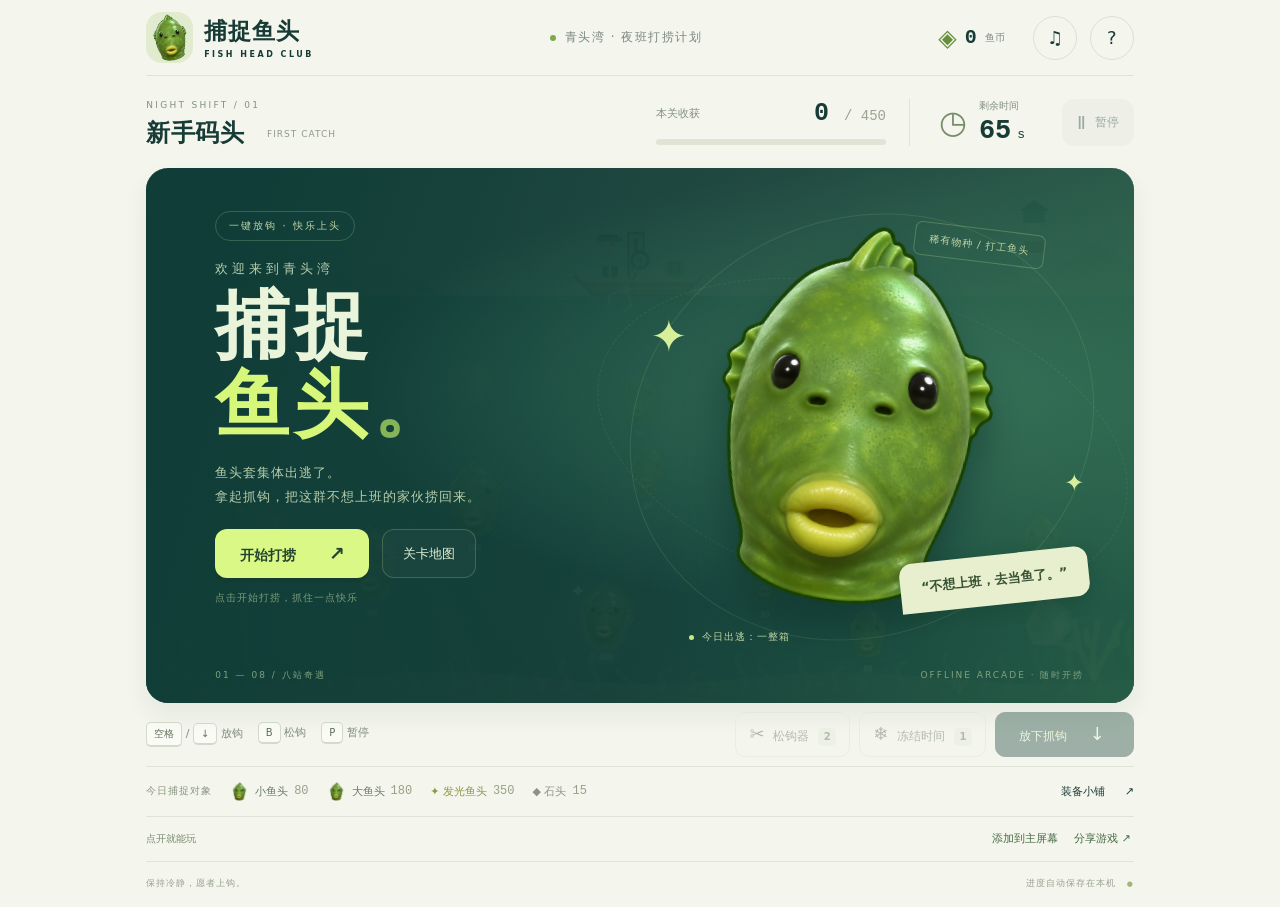
==== index.html @ f58e341c "发布捕捉鱼头手机版：八关剧情、触控与离线游玩" ====
<!doctype html>
<html lang="zh-CN">
<head>
  <meta charset="utf-8">
  <meta name="viewport" content="width=device-width, initial-scale=1, viewport-fit=cover">
  <meta name="theme-color" content="#113e3b">
  <meta name="description" content="点一下放钩，把不想上班的绿色鱼头捞回来！8 个剧情关卡、鱼头大王、装备升级，手机电脑都能玩。">
  <meta name="apple-mobile-web-app-capable" content="yes">
  <meta name="apple-mobile-web-app-status-bar-style" content="black-translucent">
  <meta name="apple-mobile-web-app-title" content="捕捉鱼头">
  <meta property="og:title" content="捕捉鱼头 · 一键放钩，快乐上头">
  <meta property="og:description" content="绿色鱼头集体出逃！八关冒险，点开就能玩。">
  <meta property="og:type" content="website">
  <meta property="og:image" content="icon-512.png">
  <title>捕捉鱼头 · 青头湾夜班日记</title>
  <link rel="icon" href="fish-head.ico">
  <link rel="apple-touch-icon" href="apple-touch-icon.png">
  <link rel="manifest" href="manifest.webmanifest">
  <link rel="stylesheet" href="style.css">
  <link rel="stylesheet" href="mobile.css">
</head>
<body>
  <div class="app">
    <header class="header">
      <button class="brand" id="homeButton" aria-label="返回主页"><span class="brand-icon"><img src="fish-head.png" alt=""></span><span>捕捉鱼头<small>FISH HEAD CLUB</small></span></button>
      <div class="header-note"><span class="live-dot"></span>青头湾 · 夜班打捞计划</div>
      <div class="header-actions"><span class="wallet" title="通关获得鱼币，可用于升级装备"><span>◈</span> <b id="wallet">0</b><small>鱼币</small></span><button id="soundButton" class="icon-button" title="切换音效" aria-label="关闭音效">♫</button><button id="helpButton" class="icon-button" title="玩法说明" aria-label="玩法说明">?</button></div>
    </header>

    <main>
      <section class="dashboard" aria-label="关卡信息">
        <div class="level-title"><span class="eyebrow" id="levelEyebrow">NIGHT SHIFT / 01</span><h1 id="levelName">新手码头 <span>FIRST CATCH</span></h1></div>
        <div class="score-panel"><div><span>本关收获</span><b id="score">0 <small>/ 450</small></b></div><div class="progress-track"><i id="progress"></i></div></div>
        <div class="timer"><span class="clock-icon">◷</span><div><small>剩余时间</small><strong id="timer">65<span>s</span></strong></div></div>
        <button class="pause-button" id="pauseButton" disabled>Ⅱ <span>暂停</span></button>
      </section>

      <section class="game-shell" aria-label="捕捉鱼头游戏场景">
        <canvas id="game" width="1200" height="650" tabindex="0" aria-label="游戏区域。空格或向下键放钩，B 松钩，P 暂停。"></canvas>
        <div class="water-badge"><span></span><span id="sceneLabel">青头湾 / 水深 3 m</span></div>
        <div class="scene-caption" id="sceneCaption">一场关于鱼头、自由和夜班的冒险。</div>
        <div id="toast" class="toast" role="status" aria-live="polite"></div>

        <section id="homeScreen" class="home-screen">
          <div class="home-copy"><span class="pill">一键放钩 · 快乐上头</span><p class="home-kicker">欢迎来到青头湾</p><h2>捕捉<span>鱼头<span class="title-dot">。</span></span></h2><p class="home-description">鱼头套集体出逃了。<br>拿起抓钩，把这群不想上班的家伙捞回来。</p><div class="home-buttons"><button class="primary-button" id="startButton">开始打捞 <span>↗</span></button><button class="glass-button" id="levelButton">关卡地图</button></div><p class="home-hint">点击开始打捞，抓住一点快乐</p></div>
          <div class="hero-art" aria-hidden="true"><div class="hero-orbit orbit-one"></div><div class="hero-orbit orbit-two"></div><div class="hero-tag tag-top">稀有物种 / 打工鱼头</div><img class="hero-fish" src="fish-head.png" alt=""><div class="hero-speech">“不想上班，去当鱼了。”</div><span class="hero-spark spark-one">✦</span><span class="hero-spark spark-two">✦</span><div class="hero-tag tag-bottom"><i></i> 今日出逃：一整箱</div></div>
          <div class="home-bottom"><span>01 — 08 / 八站奇遇</span><span>OFFLINE ARCADE · 随时开捞</span></div>
        </section>

        <div id="modalLayer" class="modal-layer" hidden><section id="modal" class="modal" role="dialog" aria-modal="true" aria-labelledby="modalTitle" tabindex="-1"></section></div>
      </section>

      <section class="controls-bar" aria-label="游戏操作">
        <div class="control-tips"><span><kbd>空格</kbd> / <kbd>↓</kbd> 放钩</span><span><kbd>B</kbd> 松钩</span><span><kbd>P</kbd> 暂停</span></div>
        <div class="tools"><button id="releaseButton" disabled><span>✂</span> 松钩器 <b id="releaseCount">2</b></button><button id="freezeButton" disabled><span>❄</span> 冻结时间 <b id="freezeCount">1</b></button><button class="drop-button" id="dropButton" disabled>放下抓钩 <span>↓</span></button></div>
      </section>
      <section class="footer-strip"><div class="collection"><span class="footer-label">今日捕捉对象</span><span><img src="fish-head.png" alt="">小鱼头 <b>80</b></span><span><img src="fish-head.png" alt="">大鱼头 <b>180</b></span><span class="rare-legend">✦ 发光鱼头 <b>350</b></span><span class="rock-legend">◆ 石头 <b>15</b></span></div><button class="text-button" id="shopButton">装备小铺 <span>↗</span></button></section>
    </main>
    <div class="mobile-note">↻ 横过手机，海面更开阔 · 点击水面就能放钩</div>
    <nav class="share-bar" aria-label="分享与安装"><span id="offlineStatus" role="status">点开就能玩</span><div><button id="installButton">添加到主屏幕</button><button id="shareButton">分享游戏 ↗</button></div></nav>
    <footer class="page-footer"><span>保持冷静，愿者上钩。</span><span id="saveStatus">进度自动保存在本机 <span>●</span></span></footer>
  </div>
  <dialog id="installDialog" class="install-dialog" aria-labelledby="installTitle"><h2 id="installTitle">把鱼头带回主屏幕</h2><p>iPhone / iPad：在 <b>Safari</b> 打开本页，点<b>分享 → 添加到主屏幕</b>；如果出现“作为网页 App 打开”，将它开启。</p><p>安卓：在浏览器菜单中选择<b>安装应用</b>或<b>添加到主屏幕</b>。</p><p>等下方提示“已可离线游玩”后，就可以断网开捞。清理浏览器数据可能移除缓存和存档，手机与电脑的进度各自保存。</p><button id="closeInstall" class="primary-button">知道了</button></dialog>
  <script src="engine.js"></script>
  <script src="game.js"></script>
  <script src="pwa.js"></script>
</body>
</html>
---- style.css ----
@font-face{font-family:LocalUI;src:local("Microsoft YaHei")}
:root{--ink:#173b35;--muted:#7c8981;--paper:#f4f5ed;--line:#dfe4d8;--lime:#d7fa75;--dark:#123d38;--font:LocalUI,"PingFang SC","Microsoft YaHei",system-ui,sans-serif}
*{box-sizing:border-box}body{margin:0;background:var(--paper);color:var(--ink);font-family:var(--font);font-size:14px}button{font:inherit;cursor:pointer;border:0;transition:transform .15s,background .15s,opacity .15s}button:active:not(:disabled){transform:translateY(2px)}button:disabled{cursor:default;opacity:.4}button:focus-visible,canvas:focus-visible{outline:3px solid #8acb46;outline-offset:4px}[hidden]{display:none!important}.app{max-width:1440px;padding:0 42px;margin:auto}.header{height:99px;display:flex;align-items:center;justify-content:space-between;border-bottom:1px solid var(--line)}.brand{display:flex;gap:11px;align-items:center;background:none;padding:0;color:var(--ink);text-align:left;font-size:23px;font-weight:900;letter-spacing:1px}.brand-icon{height:51px;width:47px;border-radius:16px;background:#e1ebce;display:grid;place-items:center;overflow:hidden}.brand-icon img{height:49px;width:49px;object-fit:contain;transform:rotate(-10deg)}.brand small{display:block;font-size:8px;letter-spacing:2.5px;margin-top:3px;font-weight:600}.header-note{display:flex;align-items:center;gap:9px;font-size:12px;letter-spacing:1.5px;color:#7b887d}.live-dot{width:6px;height:6px;background:#7caa49;border-radius:50%}.header-actions{display:flex;align-items:center;gap:13px}.wallet{display:flex;align-items:center;gap:8px;margin-right:15px}.wallet>span{font-size:24px;color:#668e3c}.wallet b{font-family:Consolas,monospace;font-size:20px}.wallet small{font-size:10px;color:var(--muted)}.icon-button{width:35px;height:35px;border:1px solid #dbe1d5;background:transparent;border-radius:50%;color:var(--ink);font-size:18px}.icon-button:hover{background:#e5ebdd}.dashboard{height:112px;display:flex;align-items:center;gap:32px}.level-title{flex:1}.eyebrow{font-size:9px;letter-spacing:2.3px;color:#83917f}h1{font-size:24px;margin:6px 0 0;letter-spacing:.5px}h1 span{font-size:9px;letter-spacing:1px;color:#8e9a8d;margin-left:14px;vertical-align:middle;font-weight:500}.score-panel{width:270px}.score-panel>div:first-child{display:flex;align-items:center;justify-content:space-between;margin-bottom:11px}.score-panel span{font-size:11px;color:#83917f}.score-panel b{font:700 25px Consolas,monospace}.score-panel b small{font-size:14px;color:#9ba391;font-weight:400}.progress-track{height:6px;background:#dfe4d5;border-radius:9px;overflow:hidden}.progress-track i{display:block;width:0;height:100%;background:#83ad48;transition:width .3s;border-radius:9px}.timer{border-left:1px solid var(--line);padding-left:29px;display:flex;align-items:center;gap:12px;min-width:130px}.clock-icon{font-size:32px;color:#778d6a}.timer small{font-size:10px;color:#83917f;display:block}.timer strong{font:700 27px Consolas,monospace;display:block;margin-top:3px}.timer strong span{font-size:13px;margin-left:6px;font-weight:400}.timer.urgent strong{color:#d36a45}.pause-button{background:#e7ebdf;border-radius:12px;padding:13px 15px;color:var(--ink);font-size:18px;display:flex;gap:9px;align-items:center}.pause-button span{font-size:12px}.game-shell{position:relative;overflow:hidden;border-radius:22px;background:#123d43;aspect-ratio:1200/650;box-shadow:0 12px 24px #234f3211}canvas{display:block;width:100%;height:100%;touch-action:manipulation}.water-badge{position:absolute;left:24px;top:20px;display:flex;gap:8px;align-items:center;font-size:10px;color:#3f6657;pointer-events:none;letter-spacing:1px}.water-badge>span:first-child{height:5px;width:5px;background:#568c67;border-radius:50%}.scene-caption{position:absolute;bottom:20px;left:24px;color:#a1c8b7;font-size:10px;letter-spacing:1px;pointer-events:none}.controls-bar{min-height:81px;display:flex;align-items:center;justify-content:space-between;border-bottom:1px solid var(--line);gap:10px}.control-tips{display:flex;gap:20px;color:#7e8c7e;font-size:11px}.control-tips span{white-space:nowrap}kbd{font:10px var(--font);border:1px solid #d3daca;border-bottom-width:2px;padding:4px 7px;border-radius:5px;background:#fafbf5;color:#5e705b;display:inline-block}.tools{display:flex;gap:9px}.tools button{border:1px solid #dce2d3;background:transparent;color:#53664f;border-radius:10px;padding:11px 15px;font-size:12px;white-space:nowrap}.tools button>span{font-size:18px;margin-right:5px}.tools button b{display:inline-grid;place-items:center;background:#e5ebd9;width:18px;height:18px;border-radius:5px;margin-left:5px;font-size:10px}.tools .drop-button{color:#e5f7cd;background:#1c493e;border-color:#1c493e;padding:10px 23px}.drop-button span{margin-left:19px}.tools button:hover:not(:disabled){background:#e3ebd6}.tools .drop-button:hover:not(:disabled){background:#2d6350}.footer-strip{height:61px;display:flex;align-items:center;justify-content:space-between}.collection{display:flex;align-items:center;gap:24px;color:#6a7b64;font-size:11px}.footer-label{font-size:10px;color:#8a9681;letter-spacing:1px}.collection>span{display:flex;align-items:center;gap:6px}.collection img{width:19px;height:24px;object-fit:contain}.collection b{font:12px Consolas,monospace;color:#97a187}.rare-legend{color:#8e9640}.rock-legend{color:#8d9384}.text-button{color:var(--ink);background:none;font-size:11px;padding:8px 0}.text-button span{margin-left:16px}.page-footer{display:flex;justify-content:space-between;font-size:9px;color:#98a18f;letter-spacing:1px;border-top:1px solid var(--line);padding:18px 0 22px}.page-footer span span{color:#9fb676;font-size:7px;margin-left:7px}
.home-screen{position:absolute;inset:0;background:radial-gradient(ellipse at 80% 42%,#367157 0%,transparent 52%),linear-gradient(110deg,#103d37 10%,#153f38ef 55%,#245b45ed);overflow:hidden;color:#eaf4da}.home-copy{position:absolute;top:9%;left:7%;z-index:2}.pill{display:inline-block;font-size:10px;border:1px solid #63906977;border-radius:20px;padding:7px 13px;color:#c0d6a5;letter-spacing:2px}.home-kicker{font-size:13px;letter-spacing:4px;margin:28px 0 11px;color:#b4ccab}.home-copy h2{font-size:clamp(54px,6.6vw,94px);line-height:1.07;letter-spacing:5px;margin:0;font-weight:900}.home-copy h2>span{display:block;color:#d6f779}.title-dot{color:#85b459}.home-description{font-size:13px;line-height:1.9;color:#b6ceab;letter-spacing:1px;margin:22px 0 23px}.home-buttons{display:flex;gap:13px}.primary-button{border-radius:12px;padding:16px 24px;background:#daf885;color:#24442e;font-weight:700;font-size:14px;min-width:154px;box-shadow:0 4px 0 #172f2633}.primary-button:hover{background:#e8ffa2}.primary-button>span{margin-left:28px;font-size:19px}.glass-button{border:1px solid #6e8f6b77;border-radius:12px;padding:14px 22px;background:#ffffff07;color:#e2eed4;font-size:13px}.glass-button:hover{background:#ffffff14}.home-hint{color:#799c7a;font-size:10px;letter-spacing:1px;margin-top:17px}.home-hint kbd{border-color:#73916655;background:#ffffff08;color:#a3c294;margin-right:6px;font-size:9px}.hero-art{position:absolute;right:3%;top:8%;width:50%;height:81%}.hero-fish{position:absolute;width:85%;height:94%;object-fit:contain;left:7%;top:0;filter:drop-shadow(0 25px 19px #092c2780);transform:rotate(8deg);animation:float 5s ease-in-out infinite}.hero-orbit{position:absolute;border:1px solid #b2d38c24;border-radius:50%;width:96%;height:96%;left:3%;top:2%;transform:rotate(-25deg)}.orbit-two{transform:rotate(15deg);width:110%;height:70%;left:-4%;top:18%;border-style:dashed;border-color:#b2d38c1c}.hero-tag{position:absolute;z-index:2;color:#c0d6a5;font-size:10px;letter-spacing:1px}.tag-top{top:4%;right:12%;transform:rotate(7deg);border:1px solid #b2d38c4d;padding:9px 14px;border-radius:7px}.tag-bottom{bottom:0%;left:16%;display:flex;align-items:center;gap:8px}.tag-bottom i{width:5px;height:5px;border-radius:50%;background:#c9e883}.hero-speech{position:absolute;z-index:3;bottom:9%;right:3%;background:#e8efcf;color:#395233;box-shadow:0 5px 16px #12382455;border-radius:13px 13px 13px 0;padding:16px 21px;transform:rotate(-6deg);font-size:13px;font-weight:bold}.hero-spark{position:absolute;color:#d7ef99}.spark-one{font-size:45px;left:8%;top:23%}.spark-two{font-size:24px;right:4%;bottom:34%}.home-bottom{position:absolute;left:7%;right:5%;bottom:5%;display:flex;justify-content:space-between;color:#7fa280;font-size:9px;letter-spacing:2px}.toast{position:absolute;left:50%;bottom:55px;transform:translate(-50%,10px);padding:12px 20px;border-radius:30px;color:#e7f8d1;background:#173e36ef;border:1px solid #bfddab44;font-size:13px;opacity:0;transition:.2s;pointer-events:none;z-index:15;white-space:nowrap}.toast.visible{opacity:1;transform:translate(-50%,0)}
.modal-layer{position:absolute;inset:0;z-index:10;display:flex;align-items:center;justify-content:center;padding:22px;background:#092c31a3;backdrop-filter:blur(6px)}.modal{background:#f4f6e9;width:min(560px,100%);border-radius:23px;padding:32px 36px;box-shadow:0 25px 90px #05282966;max-height:100%;overflow:auto;outline:none}.modal.wide{width:780px}.modal .eyebrow{color:#72966a}.modal h2{font-size:29px;margin:8px 0 17px;line-height:1.35;letter-spacing:1px}.modal p{font-size:13px;color:#6b7f63;line-height:1.9;margin:13px 0}.modal .dialogue{padding:16px 19px;border-left:3px solid #b2cb79;background:#e9eedb;border-radius:0 10px 10px 0;color:#496443}.modal .speaker{font-size:10px;color:#829465;margin-bottom:4px}.modal .dialogue p{margin:0;color:#3f603c;font-size:14px}.modal-actions{display:flex;gap:11px;margin-top:22px;flex-wrap:wrap}.modal .secondary-button{border:1px solid #d0dbc1;background:transparent;padding:13px 20px;color:#5d7451;border-radius:11px;font-size:12px}.modal .secondary-button:hover{background:#e7eedb}.modal .primary-button{background:#245342;color:#edf8d3;min-width:130px;font-size:13px;padding:14px 21px}.modal .primary-button:hover{background:#346b53}.modal .modal-fish{width:72px;height:85px;object-fit:contain;float:right;transform:rotate(9deg);margin:-1px -7px 5px 18px}.briefing-stats{display:flex;gap:14px;margin-top:20px}.briefing-stats div{flex:1;background:#e8eddb;border-radius:10px;padding:13px;font-size:10px;color:#8c9b7d}.briefing-stats strong{display:block;font:700 23px Consolas,var(--font);color:#3c5d36;margin-top:5px}.stars{color:#9eaa55;font-size:36px;letter-spacing:7px;margin:7px 0 14px}.reward-line{background:#e7edcf;border-radius:10px;padding:11px 15px;color:#6c813f;font-size:12px;margin:15px 0}.map-grid{display:grid;grid-template-columns:repeat(4,1fr);gap:12px;margin-top:22px}.map-card{text-align:left;border-radius:14px;border:1px solid #d6e0c5;background:#ecf0e0;padding:15px;color:#345932;min-height:106px}.map-card:hover:not(:disabled){background:#e0ebc9;transform:translateY(-2px)}.map-card .number{font:22px Consolas,monospace;color:#8ba674}.map-card strong{display:block;font-size:12px;margin:9px 0}.map-card small{font-size:10px;color:#92a078}.map-card:disabled{opacity:.45}.map-card.current{border-color:#7eaa58;background:#e5efcd}.shop-list{display:grid;gap:12px;margin-top:20px}.shop-item{display:flex;align-items:center;gap:16px;background:#e9efdc;border-radius:12px;padding:15px}.shop-icon{font-size:25px;display:grid;place-items:center;width:43px;height:43px;background:#d9e6c4;border-radius:12px}.shop-info{flex:1}.shop-info strong{font-size:13px}.shop-info small{display:block;font-size:11px;color:#839571;margin-top:5px}.buy-button{background:#2d5941;color:#e2f2c8;padding:11px 13px;border-radius:9px;font-size:11px}.help-grid{display:grid;grid-template-columns:1fr 1fr;gap:14px}.help-grid>div{background:#e8efdc;border-radius:11px;padding:14px;font-size:12px;line-height:1.8}.help-grid b{display:block;margin-bottom:5px}.help-grid span{color:#7b906c;font-size:11px}.ending-note{border:1px dashed #afc58c;border-radius:10px;padding:17px;text-align:center;font-size:18px;color:#48723d;line-height:1.7}.modal .ending-note{font-size:17px}.modal .subtle{font-size:10px;color:#95a181}.modal-close-row{display:flex;justify-content:space-between;align-items:center}.modal-close-row button{background:none;font-size:23px;color:#91a182}.save-warning{color:#b1764e!important}@keyframes float{0%,100%{transform:translateY(0) rotate(8deg)}50%{transform:translateY(-13px) rotate(4deg)}}
@media(min-width:1450px){.app{max-width:1400px}.game-shell{max-height:640px}.home-copy h2{font-size:91px}}
@media(max-width:1100px){.app{padding:0 24px}.header{height:80px}.dashboard{height:99px;gap:22px}.score-panel{width:220px}h1 span{display:none}.home-kicker{margin-top:19px}.home-description{margin:16px 0}.home-copy h2{font-size:70px}.home-copy{top:7%;left:6%}.hero-art{right:1%}.home-buttons button{padding:13px 17px}.home-hint{margin-top:11px}.home-bottom{bottom:4%}.collection{gap:16px}.tools button{padding:10px}.control-tips{gap:10px}.hero-speech{padding:13px 17px;font-size:11px}}
@media(max-width:760px){.app{padding:0 14px}.header{height:75px}.header-note{display:none}.brand{font-size:20px}.header-actions{gap:7px}.wallet{margin:0}.wallet small{display:none}.dashboard{height:94px;gap:16px}.level-title h1{font-size:19px}.eyebrow{font-size:8px}.score-panel{width:145px}.score-panel b{font-size:21px}.timer{padding-left:12px;min-width:70px}.clock-icon{display:none}.pause-button{padding:9px}.pause-button span{display:none}.game-shell{border-radius:15px;aspect-ratio:1.45}.home-copy{top:8%;left:7%}.home-copy h2{font-size:clamp(47px,8.7vw,65px)}.home-kicker{font-size:10px;margin:17px 0 8px}.pill{font-size:8px;padding:5px 9px}.home-description{font-size:10px;margin:14px 0}.home-buttons{gap:8px}.home-buttons button{min-width:0;font-size:11px;padding:12px 14px}.primary-button>span{margin-left:11px}.home-hint{font-size:8px}.hero-art{width:47%;top:13%;height:70%;right:0}.hero-tag{font-size:7px}.tag-top{display:none}.hero-speech{font-size:8px;padding:10px;bottom:5%;right:5%}.tag-bottom{display:none}.hero-spark{display:none}.home-bottom{font-size:7px;letter-spacing:1px}.control-tips{display:none}.tools{width:100%;justify-content:space-between}.tools button{font-size:11px}.controls-bar{min-height:66px}.footer-strip{height:56px}.footer-label,.rock-legend{display:none!important}.collection{gap:13px;font-size:9px}.collection b{font-size:10px}.collection img{height:19px;width:15px}.text-button{font-size:10px}.text-button span{margin-left:5px}.page-footer{font-size:8px;letter-spacing:0}.modal-layer{padding:12px}.modal{padding:22px}.modal h2{font-size:23px;margin:7px 0 10px}.modal p{font-size:11px}.modal .dialogue p{font-size:12px}.modal .dialogue{padding:11px 13px}.briefing-stats{margin-top:13px}.briefing-stats div{padding:9px}.briefing-stats strong{font-size:18px}.modal-actions{margin-top:16px}.modal .modal-fish{width:52px;height:66px}.map-grid{gap:8px;margin-top:12px}.map-card{padding:10px;min-height:86px}.map-card strong{font-size:10px}.map-card .number{font-size:18px}.water-badge{top:12px;left:14px;font-size:8px}.scene-caption{bottom:10px;left:14px;font-size:8px}.help-grid{gap:9px}.help-grid>div{font-size:10px;padding:10px}.shop-item{padding:10px;gap:10px}.shop-icon{width:33px;height:33px;font-size:20px}.shop-info strong{font-size:11px}.shop-info small{font-size:9px}}
@media(min-width:761px){.app{width:min(100%,calc((100dvh - 327px)*1.8461538 + 64px));min-width:730px;padding:0 32px}.header{height:76px}.dashboard{height:92px;gap:23px}.game-shell{max-height:none}.controls-bar{min-height:64px}.footer-strip{height:49px}.page-footer{height:46px;padding:15px 0}.home-copy{top:8%;left:7%}.home-copy h2{font-size:clamp(50px,8.2vh,85px)}.home-kicker{margin:19px 0 8px}.home-description{margin:17px 0 19px}.home-hint{margin-top:13px}.home-buttons button{padding:13px 20px}.home-bottom{bottom:4%}.score-panel{width:230px}.collection{gap:18px}.control-tips{gap:15px}.tools button{padding:10px 13px}}
@media(min-width:761px) and (max-height:780px){.header-note{display:none}.home-copy h2{font-size:55px}.home-copy{top:7%}.home-kicker{margin:13px 0 5px;font-size:11px}.home-description{font-size:11px;margin:12px 0 13px}.home-hint{font-size:8px;margin-top:9px}.pill{padding:5px 10px;font-size:8px}.home-bottom{font-size:7px}.hero-speech{font-size:10px;padding:12px}.tag-top{font-size:8px}.home-buttons button{padding:11px 17px;font-size:12px}.footer-label{display:none!important}.score-panel{width:180px}h1 span{display:none}.control-tips{font-size:9px;gap:8px}.tools button{font-size:10px;padding:9px}.modal{padding:23px 29px}.modal h2{font-size:24px;margin:6px 0 12px}.modal p{font-size:12px;margin:10px 0}.modal .dialogue{padding:12px 15px}.briefing-stats{margin-top:13px}.briefing-stats div{padding:10px}.briefing-stats strong{font-size:20px}.modal-actions{margin-top:16px}}
.briefing-stats strong.supply{font-size:18px;white-space:nowrap}
@media(max-height:780px){.modal-layer{position:fixed;inset:0;z-index:100;padding:25px}.modal{max-height:calc(100dvh - 50px)}}
@media(prefers-reduced-motion:reduce){.hero-fish{animation:none}*{scroll-behavior:auto}}
---- mobile.css ----
/* Phone layout shares the same game rules and artwork as the desktop edition. */
@media(max-width:760px) and (orientation:portrait){body[data-view="home"] .home-description{max-width:165px!important}}
html{min-height:100%;-webkit-text-size-adjust:100%;overscroll-behavior:none}body{padding-top:env(safe-area-inset-top);padding-bottom:env(safe-area-inset-bottom);overscroll-behavior-y:none}button,a{-webkit-tap-highlight-color:transparent;touch-action:manipulation}button{min-height:44px}canvas{object-fit:contain;user-select:none;-webkit-user-select:none}.app{width:min(100%,calc((100dvh - 365px)*1.8461538 + 64px))}.icon-button{min-width:44px;height:44px}.share-bar{min-height:40px;display:flex;align-items:center;justify-content:space-between;gap:10px;border-top:1px solid var(--line);font-size:10px;color:#7a8b70}.share-bar>div{display:flex;gap:10px}.share-bar button{background:transparent;color:#466b42;padding:8px 3px;font-size:11px}.share-bar button:hover{color:#123d38}.mobile-note{display:none}.install-dialog{width:min(450px,calc(100% - 30px));max-height:calc(100dvh - 40px);overflow:auto;border:0;border-radius:20px;background:#f4f6e9;color:#173b35;padding:25px;font:14px var(--font)}.install-dialog::backdrop{background:#092c31ba;backdrop-filter:blur(5px)}.install-dialog h2{font-size:23px;margin:0 0 17px}.install-dialog p{font-size:13px;line-height:1.9;color:#627858}.install-dialog .primary-button{margin-top:8px}.modal-layer{-webkit-backdrop-filter:blur(6px)}.modal{overscroll-behavior:contain}.modal-actions button{min-height:44px}.toast{max-width:calc(100% - 24px);white-space:normal;text-align:center;line-height:1.5;pointer-events:none}.tools button{user-select:none;-webkit-user-select:none}
@media(max-width:760px){.app{width:100%;min-width:0;padding:0 max(12px,env(safe-area-inset-left)) 0 max(12px,env(safe-area-inset-right))}.header{height:68px}.brand{font-size:18px;letter-spacing:0}.brand-icon{width:37px;height:42px;border-radius:12px}.brand-icon img{width:40px;height:40px}.brand small{font-size:7px;letter-spacing:1.5px}.header-actions{gap:3px}.wallet{gap:4px;margin-right:3px}.wallet b{font-size:16px}.wallet>span{font-size:18px}.icon-button{width:42px;min-width:42px;height:44px}.dashboard{height:84px;display:grid;grid-template-columns:minmax(0,1fr) 66px 44px;column-gap:11px;row-gap:0;position:relative;align-content:center}.level-title{grid-column:1;grid-row:1}.level-title h1{font-size:18px;margin-top:3px}.level-title .eyebrow{font-size:8px;letter-spacing:1.3px}.score-panel{grid-row:2;grid-column:1;width:100%;max-width:225px;margin-top:4px}.score-panel>div:first-child{margin-bottom:4px;gap:8px}.score-panel>div:first-child>span{font-size:9px}.score-panel b{font-size:17px}.score-panel b small{font-size:11px}.progress-track{height:4px}.timer{grid-row:1/3;grid-column:2;padding-left:10px;min-width:0}.timer small{font-size:10px}.timer strong{font-size:25px}.pause-button{grid-row:1/3;grid-column:3;width:44px;height:44px;justify-content:center;padding:0}.game-shell{aspect-ratio:1200/650;height:auto;border-radius:17px}.water-badge{top:8px;left:10px;font-size:8px;letter-spacing:0}.scene-caption{bottom:5px;left:10px;font-size:8px;letter-spacing:0;max-width:90%}.controls-bar{min-height:72px}.tools{gap:8px;display:grid;grid-template-columns:1fr 1fr 1.1fr}.tools button{min-height:52px;padding:10px 6px;border-radius:12px;font-size:12px}.tools button>span{font-size:16px;margin-right:2px}.tools button b{margin-left:3px}.tools .drop-button{padding:10px 5px}.drop-button>span{margin-left:4px}.footer-strip{height:45px;gap:6px}.collection{gap:9px;font-size:10px;flex-wrap:wrap}.collection img{width:15px;height:19px}.collection b{font-size:10px}.collection .rare-legend{font-size:9px}.footer-label,.rock-legend{display:none!important}.footer-strip .text-button{font-size:11px;white-space:nowrap}.mobile-note{display:block;text-align:center;font-size:11px;color:#819172;padding:8px 0 12px}.share-bar{font-size:9px;gap:6px;min-height:46px}.share-bar>div{gap:12px}.share-bar button{font-size:11px}.page-footer{padding:12px 0 16px;font-size:8px;gap:10px;line-height:1.5}.modal-layer{position:fixed;inset:0;z-index:100;padding:14px max(14px,env(safe-area-inset-left)) 14px max(14px,env(safe-area-inset-right))}.modal{max-height:calc(100dvh - 28px - env(safe-area-inset-top) - env(safe-area-inset-bottom));padding:24px 20px;width:min(560px,100%);border-radius:20px}.modal h2{font-size:25px}.modal p{font-size:13px;line-height:1.8}.modal .dialogue p{font-size:14px}.modal .subtle{font-size:11px;line-height:1.7}.briefing-stats{gap:7px}.briefing-stats div{padding:11px 8px;font-size:10px}.briefing-stats strong{font-size:20px;white-space:nowrap}.briefing-stats strong.supply{font-size:14px}.modal .primary-button{font-size:13px}.modal .secondary-button{font-size:12px;padding:12px 15px}.map-grid{grid-template-columns:repeat(2,minmax(0,1fr));gap:10px}.map-card{min-height:92px;padding:13px}.map-card strong{font-size:13px}.map-card small{font-size:11px}.map-card .number{font-size:22px}.help-grid{gap:10px}.help-grid>div{font-size:12px;padding:12px}.help-grid span{font-size:12px}.shop-info strong{font-size:13px}.shop-info small{font-size:11px;line-height:1.6}.buy-button{font-size:11px;padding:11px}.toast{font-size:12px;bottom:25px}.home-hint kbd{display:none}
body[data-view="home"] .dashboard{display:none}body[data-view="home"] .game-shell{margin-top:12px;height:clamp(440px,65dvh,560px);aspect-ratio:auto}body[data-view="home"] .home-copy{top:7%;left:7%;right:7%}body[data-view="home"] .home-kicker{font-size:11px;margin:17px 0 11px}body[data-view="home"] .home-copy h2{font-size:62px;line-height:1.07;letter-spacing:3px}body[data-view="home"] .home-description{font-size:12px;line-height:1.8;margin:18px 0 0;max-width:205px}body[data-view="home"] .hero-art{width:56%;height:48%;right:-2%;top:22%;opacity:.95}body[data-view="home"] .hero-speech{display:none}body[data-view="home"] .home-buttons{position:absolute;top:324px;left:0;right:0;display:grid;grid-template-columns:1.25fr 1fr;gap:10px}body[data-view="home"] .home-buttons button{min-height:50px;font-size:14px;padding:12px 9px}body[data-view="home"] .home-hint{position:absolute;top:376px;width:100%;text-align:center;font-size:10px;margin:10px 0}body[data-view="home"] .home-bottom{font-size:7px;bottom:4%;letter-spacing:1px}body[data-view="home"] .controls-bar,body[data-view="home"] .footer-strip{display:none}body[data-view="home"] .pill{font-size:9px;padding:7px 11px}}
@media(max-width:370px){.brand{font-size:16px;gap:6px}.brand small{font-size:6px}.header-actions{gap:0}.wallet b{font-size:14px}.icon-button{min-width:38px;width:38px}.tools button{font-size:11px}.collection{gap:6px}.share-bar{flex-wrap:wrap;justify-content:center;gap:0}.share-bar>span{width:100%;text-align:center;padding-top:8px}.page-footer{font-size:7px}.modal{padding:20px 15px}.modal h2{font-size:23px}.briefing-stats strong{font-size:17px}.briefing-stats strong.supply{font-size:12px}.home-description{font-size:11px!important}}
@media(orientation:landscape) and (max-height:600px) and (max-width:1200px){body{padding:env(safe-area-inset-top) env(safe-area-inset-right) env(safe-area-inset-bottom) env(safe-area-inset-left)}.app{width:100%;min-width:0;max-width:none;padding:0 10px}.header{height:46px}.brand{font-size:16px;gap:6px}.brand-icon{width:30px;height:34px;border-radius:9px}.brand-icon img{width:33px;height:33px}.brand small{font-size:6px}.header-note{display:none}.header-actions{gap:6px}.wallet{margin:0}.wallet b{font-size:16px}.icon-button{width:40px;height:40px;min-width:40px;min-height:40px}.dashboard{height:44px;display:flex;gap:20px;align-items:center;align-content:normal}.level-title{flex:1}.level-title .eyebrow{display:none}.level-title h1{font-size:17px;margin:0}.score-panel{width:185px;max-width:none;margin:0}.score-panel>div:first-child{margin-bottom:3px}.score-panel b{font-size:20px}.score-panel span{font-size:10px}.score-panel b small{font-size:12px}.timer{padding-left:16px;min-width:95px}.timer>div{display:flex;align-items:center;gap:8px}.timer small{font-size:9px}.timer strong{font-size:22px;margin:0}.clock-icon{display:none}.pause-button{width:44px;height:40px;min-height:40px;padding:0;justify-content:center}.pause-button span{display:none}.header,body:not([data-view="home"]) .share-bar,.mobile-note,.page-footer,.footer-strip,.control-tips{display:none}main{display:grid;grid-template-columns:minmax(0,1fr) 106px;grid-template-rows:44px minmax(0,1fr);gap:0 10px}.dashboard{grid-column:1/-1;grid-row:1}.game-shell{grid-column:1;grid-row:2;width:100%;height:calc(100dvh - 54px - env(safe-area-inset-top) - env(safe-area-inset-bottom));aspect-ratio:auto;max-height:none;margin:0;border-radius:14px}.controls-bar{grid-column:2;grid-row:2;border:0;min-height:0;height:100%;display:flex;align-items:stretch}.tools{display:flex;flex-direction:column;gap:8px;width:100%}.tools button{flex:1;min-height:44px;width:100%;padding:10px 3px;font-size:12px;white-space:normal;border-radius:12px}.tools button>span{font-size:18px;margin:0 3px 0 0}.tools .drop-button{flex:1.35;padding:10px 3px}.drop-button>span{margin-left:3px}.water-badge{top:9px;left:12px;font-size:8px}.scene-caption{font-size:8px;bottom:9px;left:12px}.modal-layer{position:fixed;padding:12px;z-index:100}.modal{max-height:calc(100dvh - 24px);padding:22px 28px}.modal h2{font-size:23px}.modal p{font-size:12px}.modal-actions{margin-top:14px}.map-grid{grid-template-columns:repeat(4,minmax(0,1fr));gap:8px}.map-card{min-height:82px;padding:10px}.map-card strong{font-size:11px}.map-card small{font-size:10px}.map-card .number{font-size:18px}.toast{font-size:11px;bottom:17px}
body[data-view="home"] .header{display:flex}body[data-view="home"] main{display:block}body[data-view="home"] .dashboard{display:none}body[data-view="home"] .game-shell{height:calc(100dvh - 96px - env(safe-area-inset-top) - env(safe-area-inset-bottom));margin-top:0;min-height:220px}body[data-view="home"] .controls-bar{display:none}body[data-view="home"] .share-bar{height:44px;min-height:44px}body[data-view="home"] .home-copy{top:8%;left:6%;right:auto}.home-copy .pill{display:none}body[data-view="home"] .home-kicker{font-size:10px;margin:0 0 7px}body[data-view="home"] .home-copy h2{font-size:42px;line-height:1;letter-spacing:2px}body[data-view="home"] .home-copy h2>span{display:inline-block;margin-left:5px}body[data-view="home"] .home-description{font-size:11px;margin:12px 0;max-width:300px}body[data-view="home"] .home-buttons{position:static;display:flex;gap:10px}body[data-view="home"] .home-buttons button{font-size:12px;min-height:44px;padding:10px 17px}body[data-view="home"] .home-hint{display:none}body[data-view="home"] .home-bottom{display:none}body[data-view="home"] .hero-art{width:43%;height:94%;top:3%;right:1%}body[data-view="home"] .hero-speech{display:none}.hero-tag,.hero-spark{display:none}}
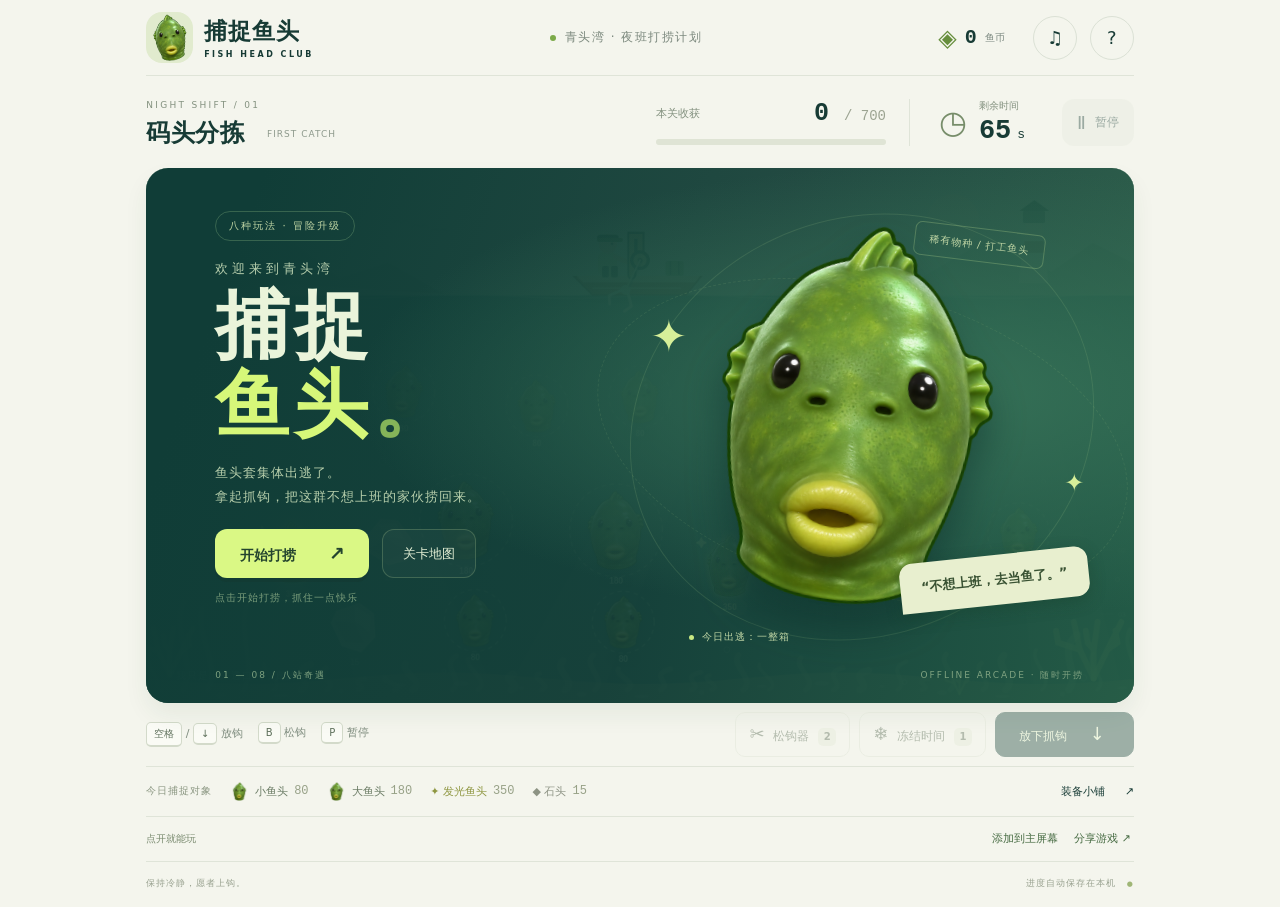
==== commit a2401a58: "升级八关玩法：寻宝、闸门、避电、救援与三阶段大王 为八关加入独立目标、移动鱼群、钥匙宝箱、定时闸门、带电水母、偏转暗流、顺序订单和分阶段大王。新增委托进度、重试布局变化和命中率星级；保留旧存档与升级，" ====
--- a/index.html
+++ b/index.html
@@ -1,69 +1,71 @@
-<!doctype html>
-<html lang="zh-CN">
-<head>
-  <meta charset="utf-8">
-  <meta name="viewport" content="width=device-width, initial-scale=1, viewport-fit=cover">
-  <meta name="theme-color" content="#113e3b">
-  <meta name="description" content="点一下放钩，把不想上班的绿色鱼头捞回来！8 个剧情关卡、鱼头大王、装备升级，手机电脑都能玩。">
-  <meta name="apple-mobile-web-app-capable" content="yes">
-  <meta name="apple-mobile-web-app-status-bar-style" content="black-translucent">
-  <meta name="apple-mobile-web-app-title" content="捕捉鱼头">
-  <meta property="og:title" content="捕捉鱼头 · 一键放钩，快乐上头">
-  <meta property="og:description" content="绿色鱼头集体出逃！八关冒险，点开就能玩。">
-  <meta property="og:type" content="website">
-  <meta property="og:image" content="icon-512.png">
-  <title>捕捉鱼头 · 青头湾夜班日记</title>
-  <link rel="icon" href="fish-head.ico">
-  <link rel="apple-touch-icon" href="apple-touch-icon.png">
-  <link rel="manifest" href="manifest.webmanifest">
-  <link rel="stylesheet" href="style.css">
-  <link rel="stylesheet" href="mobile.css">
-</head>
-<body>
-  <div class="app">
-    <header class="header">
-      <button class="brand" id="homeButton" aria-label="返回主页"><span class="brand-icon"><img src="fish-head.png" alt=""></span><span>捕捉鱼头<small>FISH HEAD CLUB</small></span></button>
-      <div class="header-note"><span class="live-dot"></span>青头湾 · 夜班打捞计划</div>
-      <div class="header-actions"><span class="wallet" title="通关获得鱼币，可用于升级装备"><span>◈</span> <b id="wallet">0</b><small>鱼币</small></span><button id="soundButton" class="icon-button" title="切换音效" aria-label="关闭音效">♫</button><button id="helpButton" class="icon-button" title="玩法说明" aria-label="玩法说明">?</button></div>
-    </header>
-
-    <main>
-      <section class="dashboard" aria-label="关卡信息">
-        <div class="level-title"><span class="eyebrow" id="levelEyebrow">NIGHT SHIFT / 01</span><h1 id="levelName">新手码头 <span>FIRST CATCH</span></h1></div>
-        <div class="score-panel"><div><span>本关收获</span><b id="score">0 <small>/ 450</small></b></div><div class="progress-track"><i id="progress"></i></div></div>
-        <div class="timer"><span class="clock-icon">◷</span><div><small>剩余时间</small><strong id="timer">65<span>s</span></strong></div></div>
-        <button class="pause-button" id="pauseButton" disabled>Ⅱ <span>暂停</span></button>
-      </section>
-
-      <section class="game-shell" aria-label="捕捉鱼头游戏场景">
-        <canvas id="game" width="1200" height="650" tabindex="0" aria-label="游戏区域。空格或向下键放钩，B 松钩，P 暂停。"></canvas>
-        <div class="water-badge"><span></span><span id="sceneLabel">青头湾 / 水深 3 m</span></div>
-        <div class="scene-caption" id="sceneCaption">一场关于鱼头、自由和夜班的冒险。</div>
-        <div id="toast" class="toast" role="status" aria-live="polite"></div>
-
-        <section id="homeScreen" class="home-screen">
-          <div class="home-copy"><span class="pill">一键放钩 · 快乐上头</span><p class="home-kicker">欢迎来到青头湾</p><h2>捕捉<span>鱼头<span class="title-dot">。</span></span></h2><p class="home-description">鱼头套集体出逃了。<br>拿起抓钩，把这群不想上班的家伙捞回来。</p><div class="home-buttons"><button class="primary-button" id="startButton">开始打捞 <span>↗</span></button><button class="glass-button" id="levelButton">关卡地图</button></div><p class="home-hint">点击开始打捞，抓住一点快乐</p></div>
-          <div class="hero-art" aria-hidden="true"><div class="hero-orbit orbit-one"></div><div class="hero-orbit orbit-two"></div><div class="hero-tag tag-top">稀有物种 / 打工鱼头</div><img class="hero-fish" src="fish-head.png" alt=""><div class="hero-speech">“不想上班，去当鱼了。”</div><span class="hero-spark spark-one">✦</span><span class="hero-spark spark-two">✦</span><div class="hero-tag tag-bottom"><i></i> 今日出逃：一整箱</div></div>
-          <div class="home-bottom"><span>01 — 08 / 八站奇遇</span><span>OFFLINE ARCADE · 随时开捞</span></div>
-        </section>
-
-        <div id="modalLayer" class="modal-layer" hidden><section id="modal" class="modal" role="dialog" aria-modal="true" aria-labelledby="modalTitle" tabindex="-1"></section></div>
-      </section>
-
-      <section class="controls-bar" aria-label="游戏操作">
-        <div class="control-tips"><span><kbd>空格</kbd> / <kbd>↓</kbd> 放钩</span><span><kbd>B</kbd> 松钩</span><span><kbd>P</kbd> 暂停</span></div>
-        <div class="tools"><button id="releaseButton" disabled><span>✂</span> 松钩器 <b id="releaseCount">2</b></button><button id="freezeButton" disabled><span>❄</span> 冻结时间 <b id="freezeCount">1</b></button><button class="drop-button" id="dropButton" disabled>放下抓钩 <span>↓</span></button></div>
-      </section>
-      <section class="footer-strip"><div class="collection"><span class="footer-label">今日捕捉对象</span><span><img src="fish-head.png" alt="">小鱼头 <b>80</b></span><span><img src="fish-head.png" alt="">大鱼头 <b>180</b></span><span class="rare-legend">✦ 发光鱼头 <b>350</b></span><span class="rock-legend">◆ 石头 <b>15</b></span></div><button class="text-button" id="shopButton">装备小铺 <span>↗</span></button></section>
-    </main>
-    <div class="mobile-note">↻ 横过手机，海面更开阔 · 点击水面就能放钩</div>
-    <nav class="share-bar" aria-label="分享与安装"><span id="offlineStatus" role="status">点开就能玩</span><div><button id="installButton">添加到主屏幕</button><button id="shareButton">分享游戏 ↗</button></div></nav>
-    <footer class="page-footer"><span>保持冷静，愿者上钩。</span><span id="saveStatus">进度自动保存在本机 <span>●</span></span></footer>
-  </div>
-  <dialog id="installDialog" class="install-dialog" aria-labelledby="installTitle"><h2 id="installTitle">把鱼头带回主屏幕</h2><p>iPhone / iPad：在 <b>Safari</b> 打开本页，点<b>分享 → 添加到主屏幕</b>；如果出现“作为网页 App 打开”，将它开启。</p><p>安卓：在浏览器菜单中选择<b>安装应用</b>或<b>添加到主屏幕</b>。</p><p>等下方提示“已可离线游玩”后，就可以断网开捞。清理浏览器数据可能移除缓存和存档，手机与电脑的进度各自保存。</p><button id="closeInstall" class="primary-button">知道了</button></dialog>
-  <script src="engine.js"></script>
-  <script src="game.js"></script>
-  <script src="pwa.js"></script>
-</body>
-</html>
+<!doctype html>
+<html lang="zh-CN">
+<head>
+  <meta charset="utf-8">
+  <meta name="viewport" content="width=device-width, initial-scale=1, viewport-fit=cover">
+  <meta name="theme-color" content="#113e3b">
+  <meta name="description" content="点一下放钩，把不想上班的绿色鱼头捞回来！8 个剧情关卡、鱼头大王、装备升级，手机电脑都能玩。">
+  <meta name="apple-mobile-web-app-capable" content="yes">
+  <meta name="apple-mobile-web-app-status-bar-style" content="black-translucent">
+  <meta name="apple-mobile-web-app-title" content="捕捉鱼头">
+  <meta property="og:title" content="捕捉鱼头 · 八种玩法，八站奇遇">
+  <meta property="og:description" content="寻宝、闸门、避电、救援与三阶段大王，八种玩法等你挑战。">
+  <meta property="og:type" content="website">
+  <meta property="og:image" content="icon-512.png">
+  <title>捕捉鱼头 · 青头湾夜班日记</title>
+  <link rel="icon" href="fish-head.ico">
+  <link rel="apple-touch-icon" href="apple-touch-icon.png">
+  <link rel="manifest" href="manifest.webmanifest">
+  <link rel="stylesheet" href="style.css">
+  <link rel="stylesheet" href="mobile.css">
+</head>
+<body>
+  <div class="app">
+    <header class="header">
+      <button class="brand" id="homeButton" aria-label="返回主页"><span class="brand-icon"><img src="fish-head.png" alt=""></span><span>捕捉鱼头<small>FISH HEAD CLUB</small></span></button>
+      <div class="header-note"><span class="live-dot"></span>青头湾 · 夜班打捞计划</div>
+      <div class="header-actions"><span class="wallet" title="通关获得鱼币，可用于升级装备"><span>◈</span> <b id="wallet">0</b><small>鱼币</small></span><button id="soundButton" class="icon-button" title="切换音效" aria-label="关闭音效">♫</button><button id="helpButton" class="icon-button" title="玩法说明" aria-label="玩法说明">?</button></div>
+    </header>
 
+    <main>
+      <section class="dashboard" aria-label="关卡信息">
+        <div class="level-title"><span class="eyebrow" id="levelEyebrow">NIGHT SHIFT / 01</span><h1 id="levelName">新手码头 <span>FIRST CATCH</span></h1></div>
+        <div class="score-panel"><div><span>本关收获</span><b id="score">0 <small>/ 450</small></b></div><div class="progress-track"><i id="progress"></i></div></div>
+        <div class="timer"><span class="clock-icon">◷</span><div><small>剩余时间</small><strong id="timer">65<span>s</span></strong></div></div>
+        <button class="pause-button" id="pauseButton" disabled>Ⅱ <span>暂停</span></button>
+      </section>
+
+      <section id="missionStrip" class="mission-strip" aria-label="本关委托"><b id="missionLabel">分拣委托</b><span id="missionProgress" role="status" aria-live="polite">小鱼头 0/3 · 大鱼头 0/2</span></section>
+
+      <section class="game-shell" aria-label="捕捉鱼头游戏场景">
+        <canvas id="game" width="1200" height="650" tabindex="0" aria-label="游戏区域。空格或向下键放钩，B 松钩，P 暂停。"></canvas>
+        <div class="water-badge"><span></span><span id="sceneLabel">青头湾 / 水深 3 m</span></div>
+        <div class="scene-caption" id="sceneCaption">一场关于鱼头、自由和夜班的冒险。</div>
+        <div id="toast" class="toast" role="status" aria-live="polite"></div>
+
+        <section id="homeScreen" class="home-screen">
+          <div class="home-copy"><span class="pill">八种玩法 · 冒险升级</span><p class="home-kicker">欢迎来到青头湾</p><h2>捕捉<span>鱼头<span class="title-dot">。</span></span></h2><p class="home-description">鱼头套集体出逃了。<br>拿起抓钩，把这群不想上班的家伙捞回来。</p><div class="home-buttons"><button class="primary-button" id="startButton">开始打捞 <span>↗</span></button><button class="glass-button" id="levelButton">关卡地图</button></div><p class="home-hint">点击开始打捞，抓住一点快乐</p></div>
+          <div class="hero-art" aria-hidden="true"><div class="hero-orbit orbit-one"></div><div class="hero-orbit orbit-two"></div><div class="hero-tag tag-top">稀有物种 / 打工鱼头</div><img class="hero-fish" src="fish-head.png" alt=""><div class="hero-speech">“不想上班，去当鱼了。”</div><span class="hero-spark spark-one">✦</span><span class="hero-spark spark-two">✦</span><div class="hero-tag tag-bottom"><i></i> 今日出逃：一整箱</div></div>
+          <div class="home-bottom"><span>01 — 08 / 八站奇遇</span><span>OFFLINE ARCADE · 随时开捞</span></div>
+        </section>
+
+        <div id="modalLayer" class="modal-layer" hidden><section id="modal" class="modal" role="dialog" aria-modal="true" aria-labelledby="modalTitle" tabindex="-1"></section></div>
+      </section>
+
+      <section class="controls-bar" aria-label="游戏操作">
+        <div class="control-tips"><span><kbd>空格</kbd> / <kbd>↓</kbd> 放钩</span><span><kbd>B</kbd> 松钩</span><span><kbd>P</kbd> 暂停</span></div>
+        <div class="tools"><button id="releaseButton" disabled><span>✂</span> 松钩器 <b id="releaseCount">2</b></button><button id="freezeButton" disabled><span>❄</span> 冻结时间 <b id="freezeCount">1</b></button><button class="drop-button" id="dropButton" disabled>放下抓钩 <span>↓</span></button></div>
+      </section>
+      <section class="footer-strip"><div class="collection"><span class="footer-label">今日捕捉对象</span><span><img src="fish-head.png" alt="">小鱼头 <b>80</b></span><span><img src="fish-head.png" alt="">大鱼头 <b>180</b></span><span class="rare-legend">✦ 发光鱼头 <b>350</b></span><span class="rock-legend">◆ 石头 <b>15</b></span></div><button class="text-button" id="shopButton">装备小铺 <span>↗</span></button></section>
+    </main>
+    <div class="mobile-note">↻ 横过手机，海面更开阔 · 点击水面就能放钩</div>
+    <nav class="share-bar" aria-label="分享与安装"><span id="offlineStatus" role="status">点开就能玩</span><div><button id="installButton">添加到主屏幕</button><button id="shareButton">分享游戏 ↗</button></div></nav>
+    <footer class="page-footer"><span>保持冷静，愿者上钩。</span><span id="saveStatus">进度自动保存在本机 <span>●</span></span></footer>
+  </div>
+  <dialog id="installDialog" class="install-dialog" aria-labelledby="installTitle"><h2 id="installTitle">把鱼头带回主屏幕</h2><p>iPhone / iPad：在 <b>Safari</b> 打开本页，点<b>分享 → 添加到主屏幕</b>；如果出现“作为网页 App 打开”，将它开启。</p><p>安卓：在浏览器菜单中选择<b>安装应用</b>或<b>添加到主屏幕</b>。</p><p>等下方提示“已可离线游玩”后，就可以断网开捞。清理浏览器数据可能移除缓存和存档，手机与电脑的进度各自保存。</p><button id="closeInstall" class="primary-button">知道了</button></dialog>
+  <script src="engine.js"></script>
+  <script src="game.js"></script>
+  <script src="pwa.js"></script>
+</body>
+</html>
+
--- a/style.css
+++ b/style.css
@@ -11,4 +11,6 @@
 .briefing-stats strong.supply{font-size:18px;white-space:nowrap}
 @media(max-height:780px){.modal-layer{position:fixed;inset:0;z-index:100;padding:25px}.modal{max-height:calc(100dvh - 50px)}}
 @media(prefers-reduced-motion:reduce){.hero-fish{animation:none}*{scroll-behavior:auto}}
-
+/* Distinct objectives stay visible while aiming. */
+.mission-strip{display:flex;align-items:center;gap:14px;min-height:42px;padding:8px 14px;margin:0 0 10px;border:1px solid #d7e1ca;border-radius:12px;background:#eaf0df;color:#385b47;font-size:12px;line-height:1.5}.mission-strip b{flex-shrink:0;padding-right:12px;border-right:1px solid #bfceb1;letter-spacing:.5px}.mission-strip.complete{background:#e3efc8}.mission-strip.complete b:before{content:'✓ ';color:#4c7b2d}.mission-brief{padding:12px 15px;border-radius:12px;background:#e7eed8;border:1px solid #d2dfbe;margin:13px 0}.mission-brief>b{font-size:11px;color:#688258}.mission-brief p{margin:5px 0!important;font-size:13px!important}.mission-brief>strong{font-size:13px;line-height:1.6;color:#35573f}.map-mode{display:block;font-size:10px;color:#628553;margin:5px 0}.map-card{min-height:121px}body[data-view="home"] .mission-strip{display:none}
+@media(max-width:760px){.mission-strip{font-size:11px;gap:8px;min-height:46px;padding:8px 10px;margin-bottom:8px}.mission-strip b{font-size:10px;padding-right:8px;max-width:78px}.mission-strip span{flex:1;min-width:0}.map-card{min-height:110px}.map-mode{font-size:10px}.mission-brief p{font-size:12px!important}}
--- a/mobile.css
+++ b/mobile.css
@@ -7,3 +7,4 @@
 @media(orientation:landscape) and (max-height:600px) and (max-width:1200px){body{padding:env(safe-area-inset-top) env(safe-area-inset-right) env(safe-area-inset-bottom) env(safe-area-inset-left)}.app{width:100%;min-width:0;max-width:none;padding:0 10px}.header{height:46px}.brand{font-size:16px;gap:6px}.brand-icon{width:30px;height:34px;border-radius:9px}.brand-icon img{width:33px;height:33px}.brand small{font-size:6px}.header-note{display:none}.header-actions{gap:6px}.wallet{margin:0}.wallet b{font-size:16px}.icon-button{width:40px;height:40px;min-width:40px;min-height:40px}.dashboard{height:44px;display:flex;gap:20px;align-items:center;align-content:normal}.level-title{flex:1}.level-title .eyebrow{display:none}.level-title h1{font-size:17px;margin:0}.score-panel{width:185px;max-width:none;margin:0}.score-panel>div:first-child{margin-bottom:3px}.score-panel b{font-size:20px}.score-panel span{font-size:10px}.score-panel b small{font-size:12px}.timer{padding-left:16px;min-width:95px}.timer>div{display:flex;align-items:center;gap:8px}.timer small{font-size:9px}.timer strong{font-size:22px;margin:0}.clock-icon{display:none}.pause-button{width:44px;height:40px;min-height:40px;padding:0;justify-content:center}.pause-button span{display:none}.header,body:not([data-view="home"]) .share-bar,.mobile-note,.page-footer,.footer-strip,.control-tips{display:none}main{display:grid;grid-template-columns:minmax(0,1fr) 106px;grid-template-rows:44px minmax(0,1fr);gap:0 10px}.dashboard{grid-column:1/-1;grid-row:1}.game-shell{grid-column:1;grid-row:2;width:100%;height:calc(100dvh - 54px - env(safe-area-inset-top) - env(safe-area-inset-bottom));aspect-ratio:auto;max-height:none;margin:0;border-radius:14px}.controls-bar{grid-column:2;grid-row:2;border:0;min-height:0;height:100%;display:flex;align-items:stretch}.tools{display:flex;flex-direction:column;gap:8px;width:100%}.tools button{flex:1;min-height:44px;width:100%;padding:10px 3px;font-size:12px;white-space:normal;border-radius:12px}.tools button>span{font-size:18px;margin:0 3px 0 0}.tools .drop-button{flex:1.35;padding:10px 3px}.drop-button>span{margin-left:3px}.water-badge{top:9px;left:12px;font-size:8px}.scene-caption{font-size:8px;bottom:9px;left:12px}.modal-layer{position:fixed;padding:12px;z-index:100}.modal{max-height:calc(100dvh - 24px);padding:22px 28px}.modal h2{font-size:23px}.modal p{font-size:12px}.modal-actions{margin-top:14px}.map-grid{grid-template-columns:repeat(4,minmax(0,1fr));gap:8px}.map-card{min-height:82px;padding:10px}.map-card strong{font-size:11px}.map-card small{font-size:10px}.map-card .number{font-size:18px}.toast{font-size:11px;bottom:17px}
 body[data-view="home"] .header{display:flex}body[data-view="home"] main{display:block}body[data-view="home"] .dashboard{display:none}body[data-view="home"] .game-shell{height:calc(100dvh - 96px - env(safe-area-inset-top) - env(safe-area-inset-bottom));margin-top:0;min-height:220px}body[data-view="home"] .controls-bar{display:none}body[data-view="home"] .share-bar{height:44px;min-height:44px}body[data-view="home"] .home-copy{top:8%;left:6%;right:auto}.home-copy .pill{display:none}body[data-view="home"] .home-kicker{font-size:10px;margin:0 0 7px}body[data-view="home"] .home-copy h2{font-size:42px;line-height:1;letter-spacing:2px}body[data-view="home"] .home-copy h2>span{display:inline-block;margin-left:5px}body[data-view="home"] .home-description{font-size:11px;margin:12px 0;max-width:300px}body[data-view="home"] .home-buttons{position:static;display:flex;gap:10px}body[data-view="home"] .home-buttons button{font-size:12px;min-height:44px;padding:10px 17px}body[data-view="home"] .home-hint{display:none}body[data-view="home"] .home-bottom{display:none}body[data-view="home"] .hero-art{width:43%;height:94%;top:3%;right:1%}body[data-view="home"] .hero-speech{display:none}.hero-tag,.hero-spark{display:none}}
 
+@media(orientation:landscape) and (max-height:600px) and (max-width:1200px){main{grid-template-rows:44px 34px minmax(0,1fr)}.mission-strip{grid-column:1/-1;grid-row:2;min-height:28px;height:28px;padding:3px 10px;margin:0 0 6px;border-radius:7px;font-size:11px}.mission-strip b{font-size:10px;max-width:none}.game-shell{grid-row:3;height:calc(100dvh - 88px - env(safe-area-inset-top) - env(safe-area-inset-bottom))}.controls-bar{grid-row:3}.scene-caption{font-size:9px;background:#153e46aa;border-radius:5px;padding:3px 6px;max-width:96%}.map-card{min-height:95px}.map-mode{margin:3px 0}body[data-view="home"] .game-shell{height:calc(100dvh - 96px - env(safe-area-inset-top) - env(safe-area-inset-bottom))}}
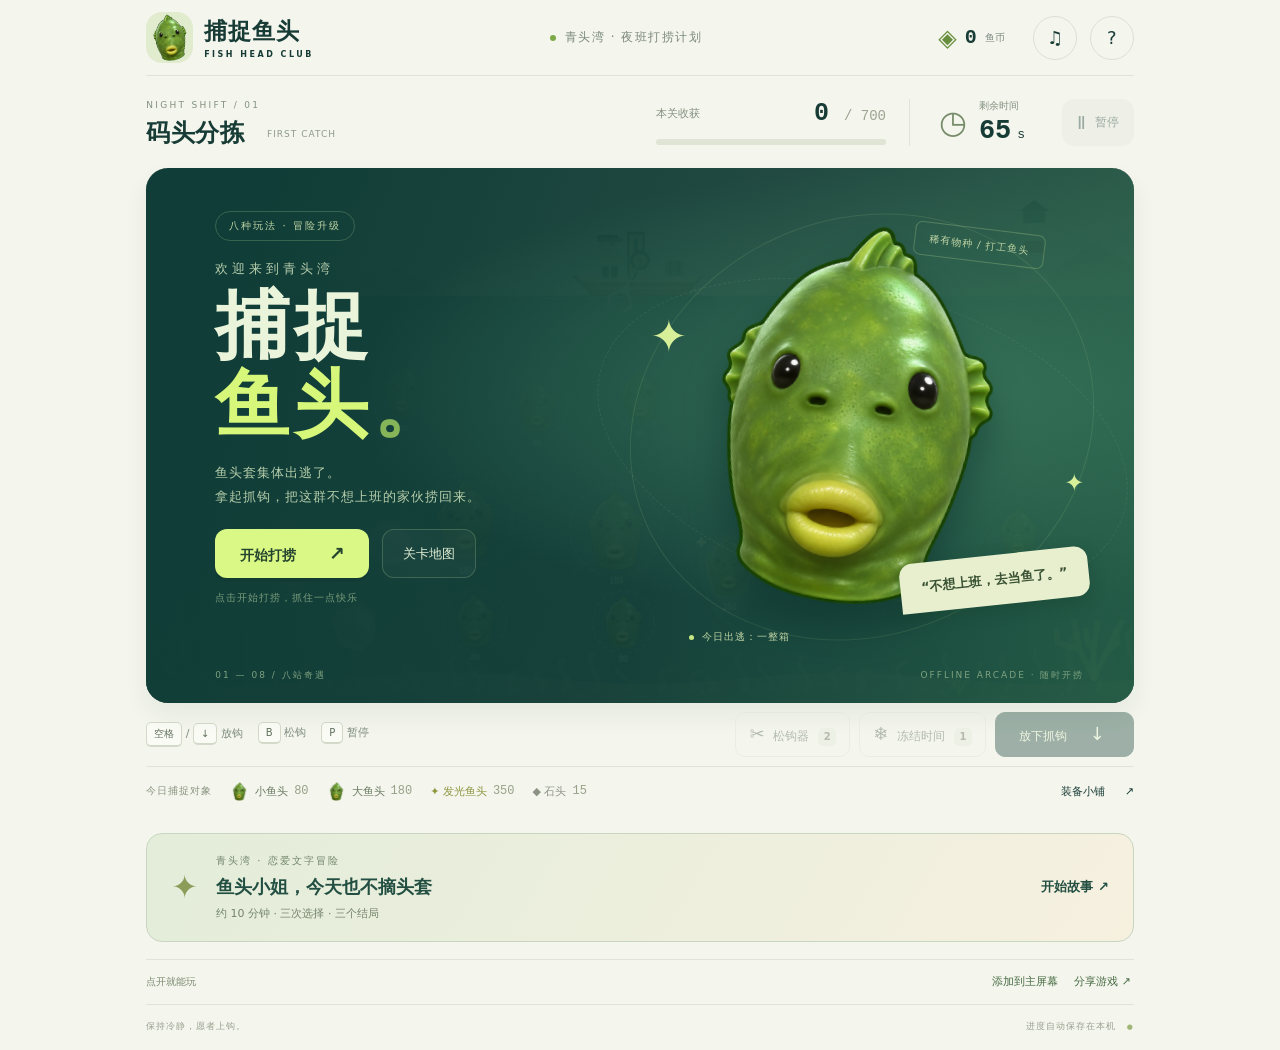
==== commit 09561c68: "加入鱼头 Galgame：七日故事、三条结局与手机存档 在原游戏首页加入《鱼头小姐，今天也不摘头套》入口，保留捕捉游戏及原网址。  完整六幕剧情、三次选择、三个结局和群聊彩蛋；新增角色立绘、三张场" ====
--- a/index.html
+++ b/index.html
@@ -57,7 +57,9 @@
         <div class="tools"><button id="releaseButton" disabled><span>✂</span> 松钩器 <b id="releaseCount">2</b></button><button id="freezeButton" disabled><span>❄</span> 冻结时间 <b id="freezeCount">1</b></button><button class="drop-button" id="dropButton" disabled>放下抓钩 <span>↓</span></button></div>
       </section>
       <section class="footer-strip"><div class="collection"><span class="footer-label">今日捕捉对象</span><span><img src="fish-head.png" alt="">小鱼头 <b>80</b></span><span><img src="fish-head.png" alt="">大鱼头 <b>180</b></span><span class="rare-legend">✦ 发光鱼头 <b>350</b></span><span class="rock-legend">◆ 石头 <b>15</b></span></div><button class="text-button" id="shopButton">装备小铺 <span>↗</span></button></section>
-    </main>
+    </main>
+    <a class="galgame-entry" href="galgame.html"><span class="galgame-entry-mark">✦</span><span><small>青头湾 · 恋爱文字冒险</small><strong>鱼头小姐，今天也不摘头套</strong><em>约 10 分钟 · 三次选择 · 三个结局</em></span><b>开始故事 ↗</b></a>
+
     <div class="mobile-note">↻ 横过手机，海面更开阔 · 点击水面就能放钩</div>
     <nav class="share-bar" aria-label="分享与安装"><span id="offlineStatus" role="status">点开就能玩</span><div><button id="installButton">添加到主屏幕</button><button id="shareButton">分享游戏 ↗</button></div></nav>
     <footer class="page-footer"><span>保持冷静，愿者上钩。</span><span id="saveStatus">进度自动保存在本机 <span>●</span></span></footer>
--- a/style.css
+++ b/style.css
@@ -11,6 +11,8 @@
 .briefing-stats strong.supply{font-size:18px;white-space:nowrap}
 @media(max-height:780px){.modal-layer{position:fixed;inset:0;z-index:100;padding:25px}.modal{max-height:calc(100dvh - 50px)}}
 @media(prefers-reduced-motion:reduce){.hero-fish{animation:none}*{scroll-behavior:auto}}
+/* The companion novel is available from the original home page. */
+.galgame-entry{display:none;align-items:center;gap:18px;margin:17px 0;padding:20px 24px;border:1px solid #c9d6bf;border-radius:16px;background:linear-gradient(120deg,#e3edda,#f6f0df);color:#234f43;text-decoration:none}.galgame-entry-mark{font-size:32px;color:#8c9c59}.galgame-entry>span:nth-child(2){display:grid;gap:7px}.galgame-entry small{font-size:10px;letter-spacing:2px;color:#72846c}.galgame-entry strong{font-size:18px;font-weight:600}.galgame-entry em{font-size:11px;font-style:normal;color:#74836b}.galgame-entry>b{margin-left:auto;font-size:13px;white-space:nowrap}body[data-view="home"] .galgame-entry{display:flex}.galgame-entry:hover{border-color:#88a47a;box-shadow:0 6px 24px #335d3510}@media(max-width:760px){.galgame-entry{padding:15px;gap:11px}.galgame-entry-mark{font-size:23px}.galgame-entry strong{font-size:13px;line-height:1.5}.galgame-entry small{font-size:9px;letter-spacing:1px}.galgame-entry em{font-size:9px}.galgame-entry>b{font-size:10px}}
 /* Distinct objectives stay visible while aiming. */
 .mission-strip{display:flex;align-items:center;gap:14px;min-height:42px;padding:8px 14px;margin:0 0 10px;border:1px solid #d7e1ca;border-radius:12px;background:#eaf0df;color:#385b47;font-size:12px;line-height:1.5}.mission-strip b{flex-shrink:0;padding-right:12px;border-right:1px solid #bfceb1;letter-spacing:.5px}.mission-strip.complete{background:#e3efc8}.mission-strip.complete b:before{content:'✓ ';color:#4c7b2d}.mission-brief{padding:12px 15px;border-radius:12px;background:#e7eed8;border:1px solid #d2dfbe;margin:13px 0}.mission-brief>b{font-size:11px;color:#688258}.mission-brief p{margin:5px 0!important;font-size:13px!important}.mission-brief>strong{font-size:13px;line-height:1.6;color:#35573f}.map-mode{display:block;font-size:10px;color:#628553;margin:5px 0}.map-card{min-height:121px}body[data-view="home"] .mission-strip{display:none}
 @media(max-width:760px){.mission-strip{font-size:11px;gap:8px;min-height:46px;padding:8px 10px;margin-bottom:8px}.mission-strip b{font-size:10px;padding-right:8px;max-width:78px}.mission-strip span{flex:1;min-width:0}.map-card{min-height:110px}.map-mode{font-size:10px}.mission-brief p{font-size:12px!important}}
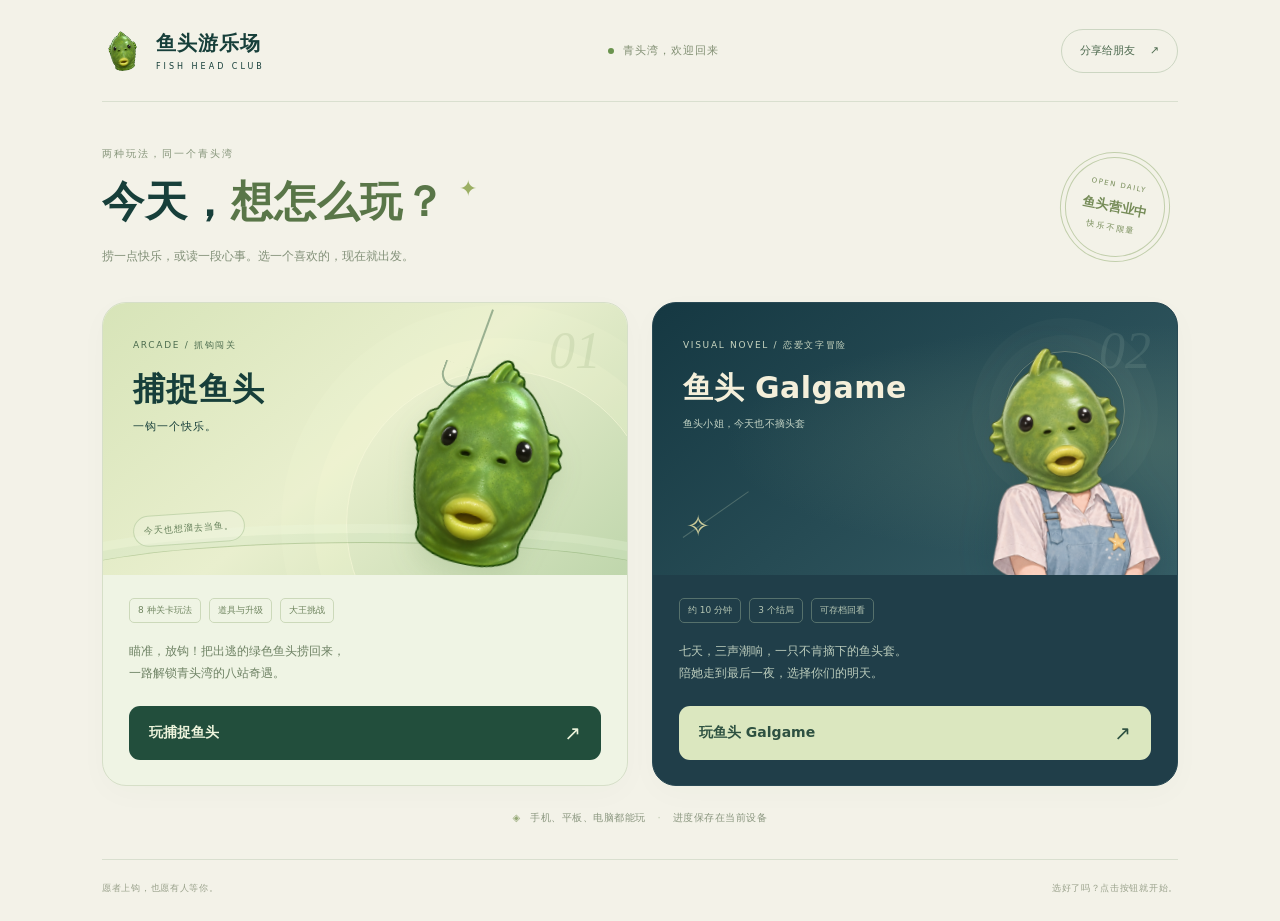
==== commit 5ba8a7bf: "新增双游戏首页，分别进入捕捉鱼头与鱼头 Galgame 原网址保留，首页改为两个独立游戏入口；捕捉鱼头移动到 catch.html，Galgame 地址保持不变。两个游戏均增加返回首页按钮，保留浏览器" ====
--- a/index.html
+++ b/index.html
@@ -1,73 +1,31 @@
-<!doctype html>
-<html lang="zh-CN">
-<head>
-  <meta charset="utf-8">
-  <meta name="viewport" content="width=device-width, initial-scale=1, viewport-fit=cover">
-  <meta name="theme-color" content="#113e3b">
-  <meta name="description" content="点一下放钩，把不想上班的绿色鱼头捞回来！8 个剧情关卡、鱼头大王、装备升级，手机电脑都能玩。">
-  <meta name="apple-mobile-web-app-capable" content="yes">
-  <meta name="apple-mobile-web-app-status-bar-style" content="black-translucent">
-  <meta name="apple-mobile-web-app-title" content="捕捉鱼头">
-  <meta property="og:title" content="捕捉鱼头 · 八种玩法，八站奇遇">
-  <meta property="og:description" content="寻宝、闸门、避电、救援与三阶段大王，八种玩法等你挑战。">
-  <meta property="og:type" content="website">
-  <meta property="og:image" content="icon-512.png">
-  <title>捕捉鱼头 · 青头湾夜班日记</title>
-  <link rel="icon" href="fish-head.ico">
-  <link rel="apple-touch-icon" href="apple-touch-icon.png">
-  <link rel="manifest" href="manifest.webmanifest">
-  <link rel="stylesheet" href="style.css">
-  <link rel="stylesheet" href="mobile.css">
-</head>
-<body>
-  <div class="app">
-    <header class="header">
-      <button class="brand" id="homeButton" aria-label="返回主页"><span class="brand-icon"><img src="fish-head.png" alt=""></span><span>捕捉鱼头<small>FISH HEAD CLUB</small></span></button>
-      <div class="header-note"><span class="live-dot"></span>青头湾 · 夜班打捞计划</div>
-      <div class="header-actions"><span class="wallet" title="通关获得鱼币，可用于升级装备"><span>◈</span> <b id="wallet">0</b><small>鱼币</small></span><button id="soundButton" class="icon-button" title="切换音效" aria-label="关闭音效">♫</button><button id="helpButton" class="icon-button" title="玩法说明" aria-label="玩法说明">?</button></div>
-    </header>
-
-    <main>
-      <section class="dashboard" aria-label="关卡信息">
-        <div class="level-title"><span class="eyebrow" id="levelEyebrow">NIGHT SHIFT / 01</span><h1 id="levelName">新手码头 <span>FIRST CATCH</span></h1></div>
-        <div class="score-panel"><div><span>本关收获</span><b id="score">0 <small>/ 450</small></b></div><div class="progress-track"><i id="progress"></i></div></div>
-        <div class="timer"><span class="clock-icon">◷</span><div><small>剩余时间</small><strong id="timer">65<span>s</span></strong></div></div>
-        <button class="pause-button" id="pauseButton" disabled>Ⅱ <span>暂停</span></button>
-      </section>
-
-      <section id="missionStrip" class="mission-strip" aria-label="本关委托"><b id="missionLabel">分拣委托</b><span id="missionProgress" role="status" aria-live="polite">小鱼头 0/3 · 大鱼头 0/2</span></section>
-
-      <section class="game-shell" aria-label="捕捉鱼头游戏场景">
-        <canvas id="game" width="1200" height="650" tabindex="0" aria-label="游戏区域。空格或向下键放钩，B 松钩，P 暂停。"></canvas>
-        <div class="water-badge"><span></span><span id="sceneLabel">青头湾 / 水深 3 m</span></div>
-        <div class="scene-caption" id="sceneCaption">一场关于鱼头、自由和夜班的冒险。</div>
-        <div id="toast" class="toast" role="status" aria-live="polite"></div>
-
-        <section id="homeScreen" class="home-screen">
-          <div class="home-copy"><span class="pill">八种玩法 · 冒险升级</span><p class="home-kicker">欢迎来到青头湾</p><h2>捕捉<span>鱼头<span class="title-dot">。</span></span></h2><p class="home-description">鱼头套集体出逃了。<br>拿起抓钩，把这群不想上班的家伙捞回来。</p><div class="home-buttons"><button class="primary-button" id="startButton">开始打捞 <span>↗</span></button><button class="glass-button" id="levelButton">关卡地图</button></div><p class="home-hint">点击开始打捞，抓住一点快乐</p></div>
-          <div class="hero-art" aria-hidden="true"><div class="hero-orbit orbit-one"></div><div class="hero-orbit orbit-two"></div><div class="hero-tag tag-top">稀有物种 / 打工鱼头</div><img class="hero-fish" src="fish-head.png" alt=""><div class="hero-speech">“不想上班，去当鱼了。”</div><span class="hero-spark spark-one">✦</span><span class="hero-spark spark-two">✦</span><div class="hero-tag tag-bottom"><i></i> 今日出逃：一整箱</div></div>
-          <div class="home-bottom"><span>01 — 08 / 八站奇遇</span><span>OFFLINE ARCADE · 随时开捞</span></div>
-        </section>
-
-        <div id="modalLayer" class="modal-layer" hidden><section id="modal" class="modal" role="dialog" aria-modal="true" aria-labelledby="modalTitle" tabindex="-1"></section></div>
-      </section>
-
-      <section class="controls-bar" aria-label="游戏操作">
-        <div class="control-tips"><span><kbd>空格</kbd> / <kbd>↓</kbd> 放钩</span><span><kbd>B</kbd> 松钩</span><span><kbd>P</kbd> 暂停</span></div>
-        <div class="tools"><button id="releaseButton" disabled><span>✂</span> 松钩器 <b id="releaseCount">2</b></button><button id="freezeButton" disabled><span>❄</span> 冻结时间 <b id="freezeCount">1</b></button><button class="drop-button" id="dropButton" disabled>放下抓钩 <span>↓</span></button></div>
-      </section>
-      <section class="footer-strip"><div class="collection"><span class="footer-label">今日捕捉对象</span><span><img src="fish-head.png" alt="">小鱼头 <b>80</b></span><span><img src="fish-head.png" alt="">大鱼头 <b>180</b></span><span class="rare-legend">✦ 发光鱼头 <b>350</b></span><span class="rock-legend">◆ 石头 <b>15</b></span></div><button class="text-button" id="shopButton">装备小铺 <span>↗</span></button></section>
+<!doctype html>
+<html lang="zh-CN">
+<head>
+  <meta charset="utf-8"><meta name="viewport" content="width=device-width, initial-scale=1, viewport-fit=cover">
+  <meta name="theme-color" content="#f3f2e8"><meta name="description" content="欢迎来到鱼头游乐场。选择捕捉鱼头的八关抓钩冒险，或进入鱼头小姐的七日恋爱故事。">
+  <meta name="apple-mobile-web-app-capable" content="yes"><meta name="apple-mobile-web-app-title" content="鱼头游乐场">
+  <title>鱼头游乐场 · 选一个，开始玩</title>
+  <link rel="icon" href="fish-head.ico"><link rel="apple-touch-icon" href="apple-touch-icon.png"><link rel="manifest" href="manifest.webmanifest"><link rel="stylesheet" href="hub.css">
+</head>
+<body>
+  <div class="club-shell">
+    <header class="club-header"><a class="club-brand" href="./" aria-label="鱼头游乐场首页"><img src="fish-head.png" alt=""><span>鱼头游乐场<small>FISH HEAD CLUB</small></span></a><span class="club-location"><i></i> 青头湾，欢迎回来</span><button class="share-button" id="shareHub">分享给朋友 <span>↗</span></button></header>
+    <main>
+      <section class="welcome"><div><p class="eyebrow">两种玩法，同一个青头湾</p><h1>今天，<span>想怎么玩？</span><i>✦</i></h1><p class="welcome-note">捞一点快乐，或读一段心事。<br class="phone-break">选一个喜欢的，现在就出发。</p></div><div class="welcome-stamp" aria-hidden="true"><span>OPEN DAILY</span><b>鱼头营业中</b><small>快乐不限量</small></div></section>
+      <section class="game-grid" aria-label="选择游戏">
+        <article class="game-card arcade-card" aria-labelledby="arcadeTitle">
+          <div class="card-scene"><div class="scene-orbit" aria-hidden="true"></div><div class="hook-line" aria-hidden="true"></div><div class="card-number" aria-hidden="true">01</div><span class="game-kind">ARCADE / 抓钩闯关</span><h2 id="arcadeTitle">捕捉鱼头<span>一钩一个快乐。</span></h2><img class="arcade-fish" src="fish-head.png" alt="绿色鱼头套"><span class="fish-comment" aria-hidden="true">今天也想溜去当鱼。</span><div class="sea-line" aria-hidden="true"></div></div>
+          <div class="card-details"><div class="game-tags"><span>8 种关卡玩法</span><span>道具与升级</span><span>大王挑战</span></div><p>瞄准，放钩！把出逃的绿色鱼头捞回来，<br>一路解锁青头湾的八站奇遇。</p><a class="play-button" id="playCatch" href="catch.html"><span>玩捕捉鱼头</span><b aria-hidden="true">↗</b></a></div>
+        </article>
+        <article class="game-card novel-card" aria-labelledby="novelTitle">
+          <div class="card-scene"><div class="moon" aria-hidden="true"></div><span class="novel-spark" aria-hidden="true">✧</span><div class="card-number" aria-hidden="true">02</div><span class="game-kind">VISUAL NOVEL / 恋爱文字冒险</span><h2 id="novelTitle">鱼头 Galgame<span>鱼头小姐，今天也不摘头套</span></h2><div class="novel-character" role="img" aria-label="戴着绿色鱼头套、穿蓝色围裙的小青"></div><div class="novel-line" aria-hidden="true"></div></div>
+          <div class="card-details"><div class="game-tags"><span>约 10 分钟</span><span>3 个结局</span><span>可存档回看</span></div><p>七天，三声潮响，一只不肯摘下的鱼头套。<br>陪她走到最后一夜，选择你们的明天。</p><a class="play-button" id="playNovel" href="galgame.html"><span>玩鱼头 Galgame</span><b aria-hidden="true">↗</b></a></div>
+        </article>
+      </section>
+      <p class="play-note"><span>◈</span> 手机、平板、电脑都能玩 <i>·</i> 进度保存在当前设备</p>
     </main>
-    <a class="galgame-entry" href="galgame.html"><span class="galgame-entry-mark">✦</span><span><small>青头湾 · 恋爱文字冒险</small><strong>鱼头小姐，今天也不摘头套</strong><em>约 10 分钟 · 三次选择 · 三个结局</em></span><b>开始故事 ↗</b></a>
-
-    <div class="mobile-note">↻ 横过手机，海面更开阔 · 点击水面就能放钩</div>
-    <nav class="share-bar" aria-label="分享与安装"><span id="offlineStatus" role="status">点开就能玩</span><div><button id="installButton">添加到主屏幕</button><button id="shareButton">分享游戏 ↗</button></div></nav>
-    <footer class="page-footer"><span>保持冷静，愿者上钩。</span><span id="saveStatus">进度自动保存在本机 <span>●</span></span></footer>
-  </div>
-  <dialog id="installDialog" class="install-dialog" aria-labelledby="installTitle"><h2 id="installTitle">把鱼头带回主屏幕</h2><p>iPhone / iPad：在 <b>Safari</b> 打开本页，点<b>分享 → 添加到主屏幕</b>；如果出现“作为网页 App 打开”，将它开启。</p><p>安卓：在浏览器菜单中选择<b>安装应用</b>或<b>添加到主屏幕</b>。</p><p>等下方提示“已可离线游玩”后，就可以断网开捞。清理浏览器数据可能移除缓存和存档，手机与电脑的进度各自保存。</p><button id="closeInstall" class="primary-button">知道了</button></dialog>
-  <script src="engine.js"></script>
-  <script src="game.js"></script>
-  <script src="pwa.js"></script>
-</body>
-</html>
-
+    <footer class="club-footer"><span>愿者上钩，也愿有人等你。</span><span id="hubStatus" role="status">选好了吗？点击按钮就开始。</span></footer>
+  </div>
+  <script src="hub.js"></script>
+</body>
+</html>
--- a/hub.css
+++ b/hub.css
@@ -0,0 +1,7 @@
+:root{--paper:#f3f2e8;--ink:#173f3a;--muted:#7b897a;--line:#d9dfcf;--font:'Microsoft YaHei','PingFang SC',system-ui,sans-serif}
+*{box-sizing:border-box}body{margin:0;background:var(--paper);color:var(--ink);font-family:var(--font);-webkit-text-size-adjust:100%;background-image:radial-gradient(#7c937519 .7px,transparent .7px);background-size:8px 8px}a,button{-webkit-tap-highlight-color:transparent;touch-action:manipulation}a{color:inherit;text-decoration:none}button{font:inherit;cursor:pointer}button:focus-visible,a:focus-visible{outline:3px solid #a1ac55;outline-offset:5px}button:disabled{cursor:default}.club-shell{width:min(1152px,100%);margin:auto;padding:0 38px}.club-header{height:102px;display:flex;align-items:center;justify-content:space-between;border-bottom:1px solid var(--line);gap:20px}.club-brand{display:flex;align-items:center;gap:12px;font-size:20px;font-weight:800;letter-spacing:1px}.club-brand img{width:42px;height:48px;object-fit:contain;transform:rotate(-9deg)}.club-brand small{display:block;font-size:8px;letter-spacing:3px;margin-top:5px;font-weight:500}.club-location{font-size:11px;letter-spacing:1px;color:#829074;display:flex;align-items:center;gap:9px}.club-location i{width:6px;height:6px;background:#6a934e;border-radius:50%}.share-button{background:transparent;border:1px solid #ccd6c2;border-radius:25px;color:#4e6b50;padding:12px 18px;font-size:11px;min-height:44px}.share-button span{margin-left:11px}.share-button:hover{background:#e4ead9}.welcome{display:flex;align-items:center;justify-content:space-between;padding:45px 0 34px}.eyebrow{font-size:10px;letter-spacing:2px;color:#849378;margin:0 0 14px}.welcome h1{font-size:clamp(27px,3.3vw,44px);font-weight:800;line-height:1.3;letter-spacing:1px;margin:0 0 15px}.welcome h1 span{color:#597648}.welcome h1 i{font-size:22px;font-style:normal;color:#9baf63;vertical-align:top;margin-left:13px}.welcome-note{font-size:12px;line-height:1.9;color:#829078;margin:0}.phone-break{display:none}.welcome-stamp{width:110px;height:110px;display:flex;flex-direction:column;justify-content:center;align-items:center;border:1px solid #c2cfac;outline:1px solid #c2cfac;outline-offset:-6px;border-radius:50%;transform:rotate(11deg);color:#758b57;margin-right:8px}.welcome-stamp span{font-size:7px;letter-spacing:1.5px}.welcome-stamp b{font-size:13px;margin:9px 0 6px}.welcome-stamp small{font-size:8px;letter-spacing:2px}.game-grid{display:grid;grid-template-columns:repeat(2,minmax(0,1fr));gap:24px}.game-card{border:1px solid #d6dfc8;border-radius:24px;overflow:hidden;box-shadow:0 8px 30px #27452f06;transition:transform .25s,box-shadow .25s}.game-card:hover{transform:translateY(-4px);box-shadow:0 14px 36px #27452f12}.card-scene{height:272px;position:relative;overflow:hidden;padding:30px 30px 0}.game-kind{position:relative;z-index:3;font-size:9px;letter-spacing:1.7px;color:#4c6c4e}.card-number{position:absolute;right:26px;top:18px;font:italic 52px Georgia,serif;color:#71935a26}.card-scene h2{position:relative;z-index:3;font-size:32px;line-height:1.4;margin:15px 0 0;font-weight:800;letter-spacing:1px}.card-scene h2 span{display:block;font-size:11px;font-weight:400;letter-spacing:1px;margin-top:8px}.arcade-card{background:#eff4e4}.arcade-card .card-scene{background:linear-gradient(140deg,#d7e4b8 0%,#e9efce 50%,#bfd6ac 100%)}.arcade-fish{position:absolute;z-index:2;right:8px;bottom:0;width:51%;height:225px;object-fit:contain;transform:rotate(12deg);filter:drop-shadow(0 14px 12px #52794422);transition:transform .5s}.arcade-card:hover .arcade-fish{transform:rotate(4deg) translateY(-5px)}.scene-orbit{position:absolute;border:1px solid #f9f9daaa;width:310px;height:310px;border-radius:50%;right:-29px;bottom:-105px;box-shadow:0 0 0 32px #f9f9da21,0 0 0 65px #f9f9da16}.hook-line{position:absolute;top:-1px;left:66%;height:70px;width:34px;border-right:2px solid #54785a88;transform:rotate(20deg)}.hook-line:after{content:'';position:absolute;bottom:-17px;right:-2px;width:24px;height:22px;border:2px solid #54785a88;border-top:0;border-radius:0 0 16px 16px}.fish-comment{position:absolute;z-index:3;bottom:31px;left:30px;font-size:9px;letter-spacing:1px;color:#65805a;border:1px solid #adc69799;border-radius:30px;padding:8px 10px;background:#f4f7e755;transform:rotate(-4deg)}.sea-line{position:absolute;bottom:-47px;left:-10%;width:120%;height:80px;border-top:1px solid #6d97525c;border-radius:50%;box-shadow:0 -9px 0 #74a26a14,0 -18px 0 #edf5db44}.card-details{position:relative;padding:23px 26px 25px}.game-tags{display:flex;gap:8px;flex-wrap:wrap}.game-tags span{font-size:9px;padding:5px 8px;border:1px solid #ccd9ba;border-radius:5px;color:#6f855f;white-space:nowrap}.card-details p{font-size:12px;line-height:1.9;color:#6e8264;margin:17px 0 21px}.play-button{display:flex;justify-content:space-between;align-items:center;min-height:52px;padding:15px 20px;border-radius:11px;background:#224e3c;color:#edf4dc;font-size:14px;font-weight:600;transition:background .2s}.play-button:hover{background:#163c2c}.play-button b{font-size:20px;font-weight:400}.novel-card{background:#203e49;border-color:#294954}.novel-card .card-scene{background:radial-gradient(ellipse at 92% 52%,#53746b88,transparent 60%),linear-gradient(140deg,#153842,#375e66);color:#f4efda}.novel-card .game-kind{color:#c8d5c0}.novel-card .card-number{color:#b9d4c021}.novel-card h2{font-size:30px;letter-spacing:.5px}.novel-card h2 span{font-size:10px;max-width:215px;letter-spacing:.2px;color:#c5d5c6}.novel-character{position:absolute;z-index:2;right:-5px;bottom:-218px;width:225px;height:450px;background:url('gal-masked.png') 0 center/300% 100% no-repeat;transform:rotate(-5deg);filter:drop-shadow(0 6px 20px #092c3744);transition:transform .5s}.novel-card:hover .novel-character{transform:rotate(-2deg) translateY(-5px)}.moon{position:absolute;right:52px;top:48px;width:120px;height:120px;border:1px solid #e2dfb855;border-radius:50%;box-shadow:0 0 0 16px #eee7bf06,0 0 0 33px #eee7bf06}.novel-spark{position:absolute;left:33px;bottom:32px;font-size:29px;color:#cccb99}.novel-line{position:absolute;left:30px;bottom:37px;width:80px;height:1px;background:#c5d5b744;transform:rotate(-35deg);transform-origin:left}.novel-card .game-tags span{border-color:#56716c;color:#b6c7b4}.novel-card .card-details p{color:#bbccbc}.novel-card .play-button{background:#dbe7bf;color:#2e5141}.novel-card .play-button:hover{background:#edf2d5}.play-note{text-align:center;font-size:10px;color:#8a967f;margin:25px 0 34px;letter-spacing:.5px}.play-note>span{color:#95a876;margin-right:6px}.play-note i{font-style:normal;padding:0 8px;color:#bac4ab}.club-footer{display:flex;justify-content:space-between;gap:12px;border-top:1px solid var(--line);padding:22px 0 26px;font-size:9px;color:#9aa28c;letter-spacing:.7px}
+@media(max-width:760px){.club-shell{padding:0 20px}.club-header{height:81px;gap:12px}.club-brand{font-size:17px;gap:8px}.club-brand img{width:34px;height:41px}.club-brand small{font-size:6px;letter-spacing:2px}.club-location{display:none}.share-button{padding:10px 12px;font-size:10px}.share-button span{margin-left:4px}.welcome{padding:30px 0 24px}.welcome h1{font-size:30px;letter-spacing:0;margin-bottom:13px}.welcome h1 i{font-size:17px;margin-left:5px}.eyebrow{font-size:8px;letter-spacing:1.4px;margin-bottom:12px}.welcome-note{font-size:11px;line-height:1.9}.phone-break{display:inline}.welcome-stamp{display:none}.game-grid{grid-template-columns:1fr;gap:19px}.game-card{border-radius:20px}.card-scene{height:219px;padding:23px 23px 0}.card-scene h2{font-size:29px;margin-top:12px}.card-scene h2 span{font-size:10px;margin-top:5px}.game-kind{font-size:8px;letter-spacing:1.2px}.card-number{font-size:43px;right:20px;top:13px}.arcade-fish{height:185px;width:49%;right:3px;bottom:-3px}.fish-comment{left:23px;bottom:23px;font-size:8px;letter-spacing:.5px;padding:7px 8px}.novel-card h2{font-size:27px}.novel-card h2 span{font-size:9px;max-width:160px}.novel-character{width:186px;height:372px;bottom:-187px;right:-14px}.moon{right:32px;top:40px;width:104px;height:104px}.novel-spark{left:25px;bottom:22px;font-size:25px}.novel-line{left:25px;bottom:28px;width:58px}.card-details{padding:18px 21px 21px}.game-tags{gap:7px}.game-tags span{font-size:8px;padding:5px 7px}.card-details p{font-size:11px;margin:13px 0 17px;line-height:1.85}.play-button{min-height:49px;font-size:13px;padding:13px 17px}.play-note{font-size:9px;line-height:1.8;margin:21px 0 24px}.play-note i{padding:0 3px}.club-footer{font-size:8px;letter-spacing:0;padding:18px 0 calc(20px + env(safe-area-inset-bottom));flex-direction:column;gap:8px;text-align:center}.game-card:hover{transform:none}}
+@media(min-width:560px) and (max-width:760px){.club-shell{max-width:550px}.card-scene{height:245px}.arcade-fish{height:215px}.novel-character{width:210px;height:420px;bottom:-207px}}
+@media(orientation:landscape) and (max-height:600px) and (min-width:660px){.club-shell{max-width:1100px;padding:0 max(22px,env(safe-area-inset-left))}.club-header{height:65px}.welcome{padding:23px 0}.welcome h1{font-size:30px}.welcome-stamp{display:none}.game-grid{grid-template-columns:repeat(2,minmax(0,1fr));gap:16px}.card-scene{height:211px;padding:22px 20px}.card-scene h2,.novel-card h2{font-size:25px}.game-kind{font-size:7px}.novel-card h2 span{font-size:9px;max-width:150px}.arcade-fish{height:172px}.novel-character{width:180px;height:360px;bottom:-185px;right:-23px}.fish-comment{font-size:8px;left:20px}.card-details{padding:16px 18px 19px}.card-details p{font-size:10px}.game-tags{gap:5px}.game-tags span{font-size:8px;padding:4px 6px}.club-footer{flex-direction:row;text-align:left}}
+@media(prefers-reduced-motion:reduce){*,*:before,*:after{transition:none!important}}
+@media(min-width:761px) and (max-height:800px){.club-header{height:78px}.welcome{padding:25px 0 23px}.welcome h1{font-size:38px}.welcome-stamp{width:94px;height:94px}.card-scene{height:220px}.novel-character{width:200px;height:400px;bottom:-196px}.arcade-fish{height:207px}.card-details{padding:18px 23px 20px}.card-details p{margin:13px 0 17px}.play-button{min-height:48px;padding:12px 18px}.play-note{margin:20px 0 22px}.club-footer{padding:18px 0}}
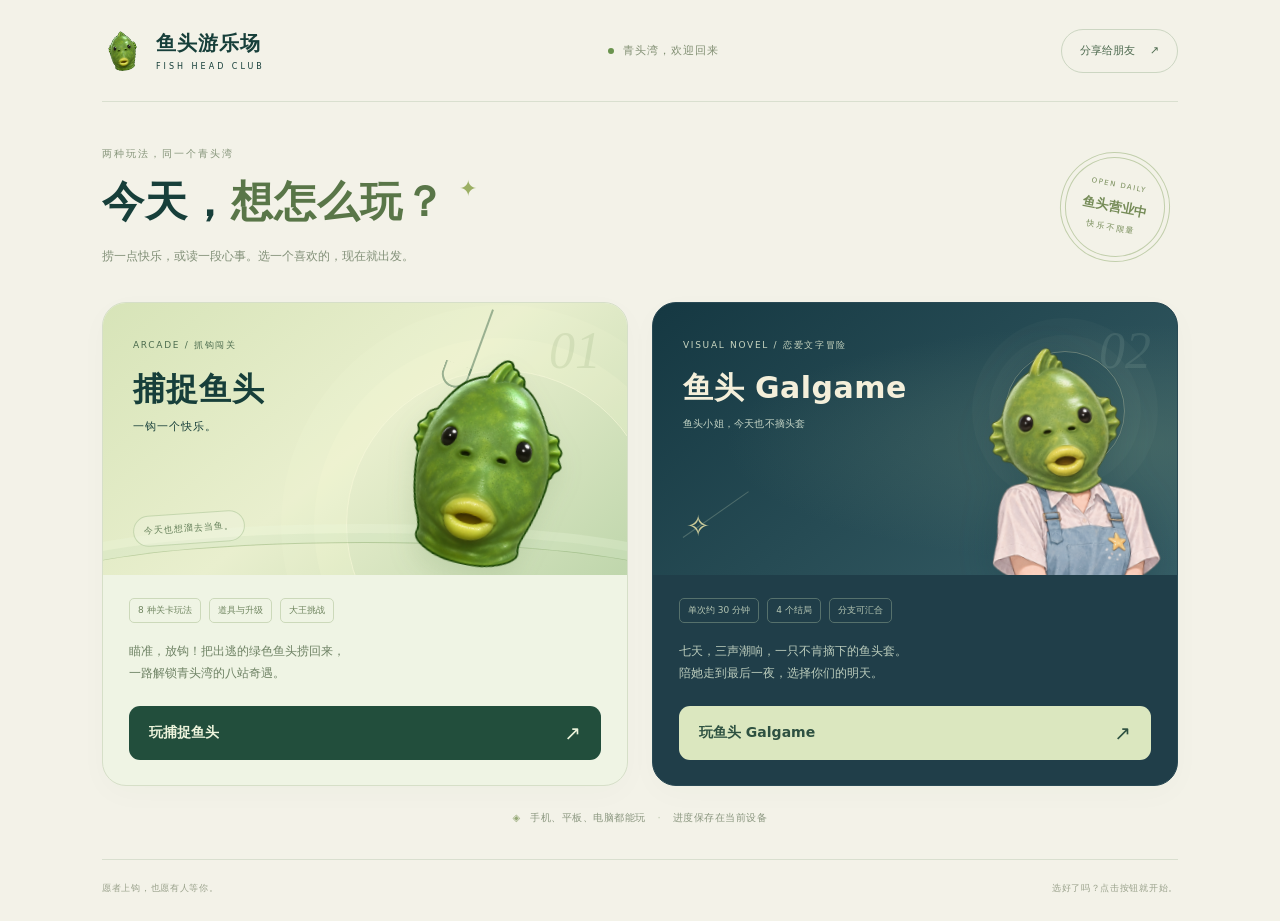
==== commit 6fbcfb66: "扩充鱼头 Galgame 至单结局约30分钟，增加可汇合分支与第四结局 补充七天里的日常与章节过渡，加入旧码头/旧记录、补录留言与关系修复路线。8个剧情选择影响4个结局，两段指定拌嘴只改变回应。新增选" ====
--- a/index.html
+++ b/index.html
@@ -19,7 +19,7 @@
         </article>
         <article class="game-card novel-card" aria-labelledby="novelTitle">
           <div class="card-scene"><div class="moon" aria-hidden="true"></div><span class="novel-spark" aria-hidden="true">✧</span><div class="card-number" aria-hidden="true">02</div><span class="game-kind">VISUAL NOVEL / 恋爱文字冒险</span><h2 id="novelTitle">鱼头 Galgame<span>鱼头小姐，今天也不摘头套</span></h2><div class="novel-character" role="img" aria-label="戴着绿色鱼头套、穿蓝色围裙的小青"></div><div class="novel-line" aria-hidden="true"></div></div>
-          <div class="card-details"><div class="game-tags"><span>约 10 分钟</span><span>3 个结局</span><span>可存档回看</span></div><p>七天，三声潮响，一只不肯摘下的鱼头套。<br>陪她走到最后一夜，选择你们的明天。</p><a class="play-button" id="playNovel" href="galgame.html"><span>玩鱼头 Galgame</span><b aria-hidden="true">↗</b></a></div>
+          <div class="card-details"><div class="game-tags"><span>单次约 30 分钟</span><span>4 个结局</span><span>分支可汇合</span></div><p>七天，三声潮响，一只不肯摘下的鱼头套。<br>陪她走到最后一夜，选择你们的明天。</p><a class="play-button" id="playNovel" href="galgame.html"><span>玩鱼头 Galgame</span><b aria-hidden="true">↗</b></a></div>
         </article>
       </section>
       <p class="play-note"><span>◈</span> 手机、平板、电脑都能玩 <i>·</i> 进度保存在当前设备</p>
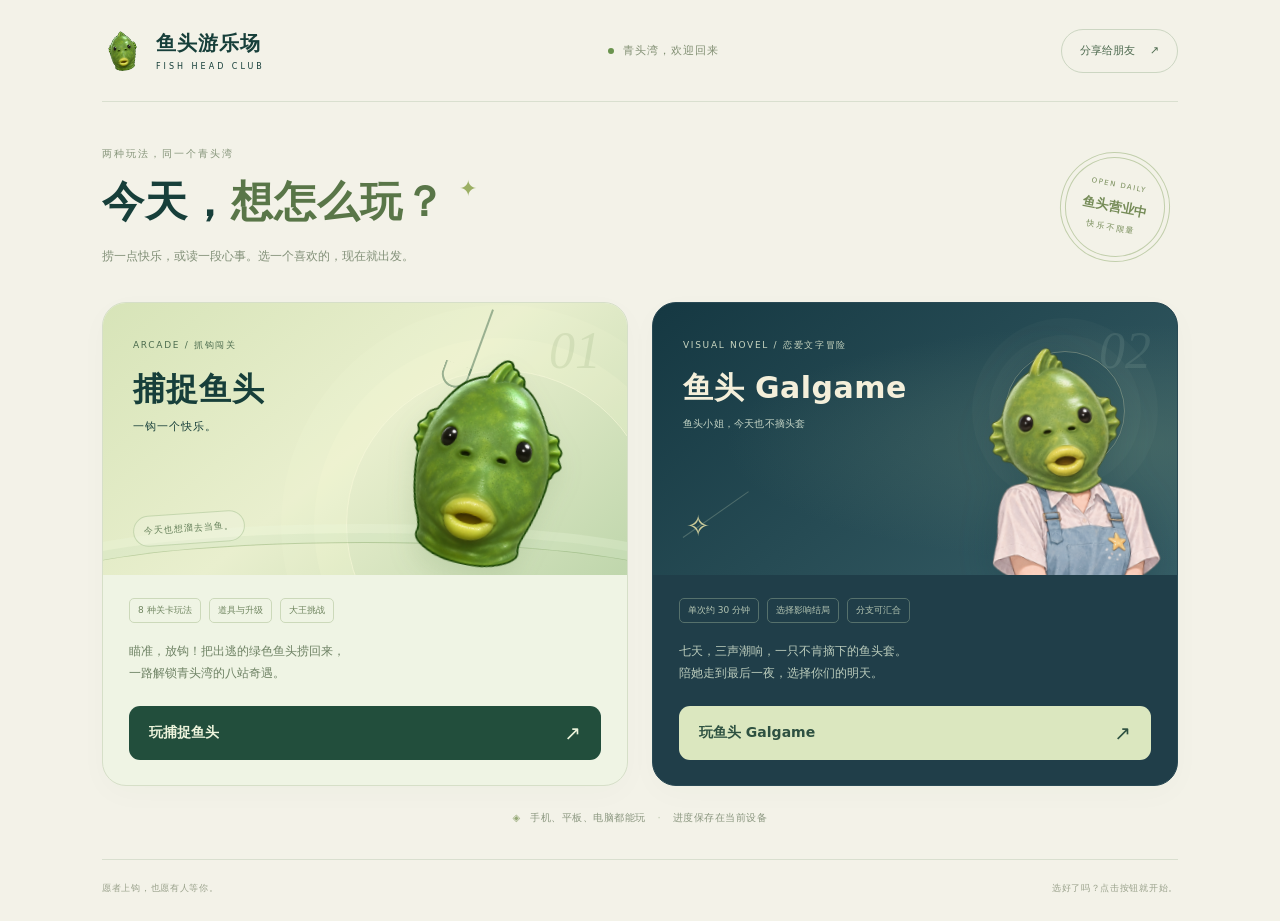
==== commit 50d02797: "隐藏结局总数与编号，让收藏只展示已抵达的故事 首页、标题页和结局画面不再显示总数或编号。收藏页不列出未解锁结局、提示卡或占位，只保留玩家已经体验的回忆。保留扩展剧情、可汇合路线、存档与原网址。" ====
--- a/index.html
+++ b/index.html
@@ -19,7 +19,7 @@
         </article>
         <article class="game-card novel-card" aria-labelledby="novelTitle">
           <div class="card-scene"><div class="moon" aria-hidden="true"></div><span class="novel-spark" aria-hidden="true">✧</span><div class="card-number" aria-hidden="true">02</div><span class="game-kind">VISUAL NOVEL / 恋爱文字冒险</span><h2 id="novelTitle">鱼头 Galgame<span>鱼头小姐，今天也不摘头套</span></h2><div class="novel-character" role="img" aria-label="戴着绿色鱼头套、穿蓝色围裙的小青"></div><div class="novel-line" aria-hidden="true"></div></div>
-          <div class="card-details"><div class="game-tags"><span>单次约 30 分钟</span><span>4 个结局</span><span>分支可汇合</span></div><p>七天，三声潮响，一只不肯摘下的鱼头套。<br>陪她走到最后一夜，选择你们的明天。</p><a class="play-button" id="playNovel" href="galgame.html"><span>玩鱼头 Galgame</span><b aria-hidden="true">↗</b></a></div>
+          <div class="card-details"><div class="game-tags"><span>单次约 30 分钟</span><span>选择影响结局</span><span>分支可汇合</span></div><p>七天，三声潮响，一只不肯摘下的鱼头套。<br>陪她走到最后一夜，选择你们的明天。</p><a class="play-button" id="playNovel" href="galgame.html"><span>玩鱼头 Galgame</span><b aria-hidden="true">↗</b></a></div>
         </article>
       </section>
       <p class="play-note"><span>◈</span> 手机、平板、电脑都能玩 <i>·</i> 进度保存在当前设备</p>
